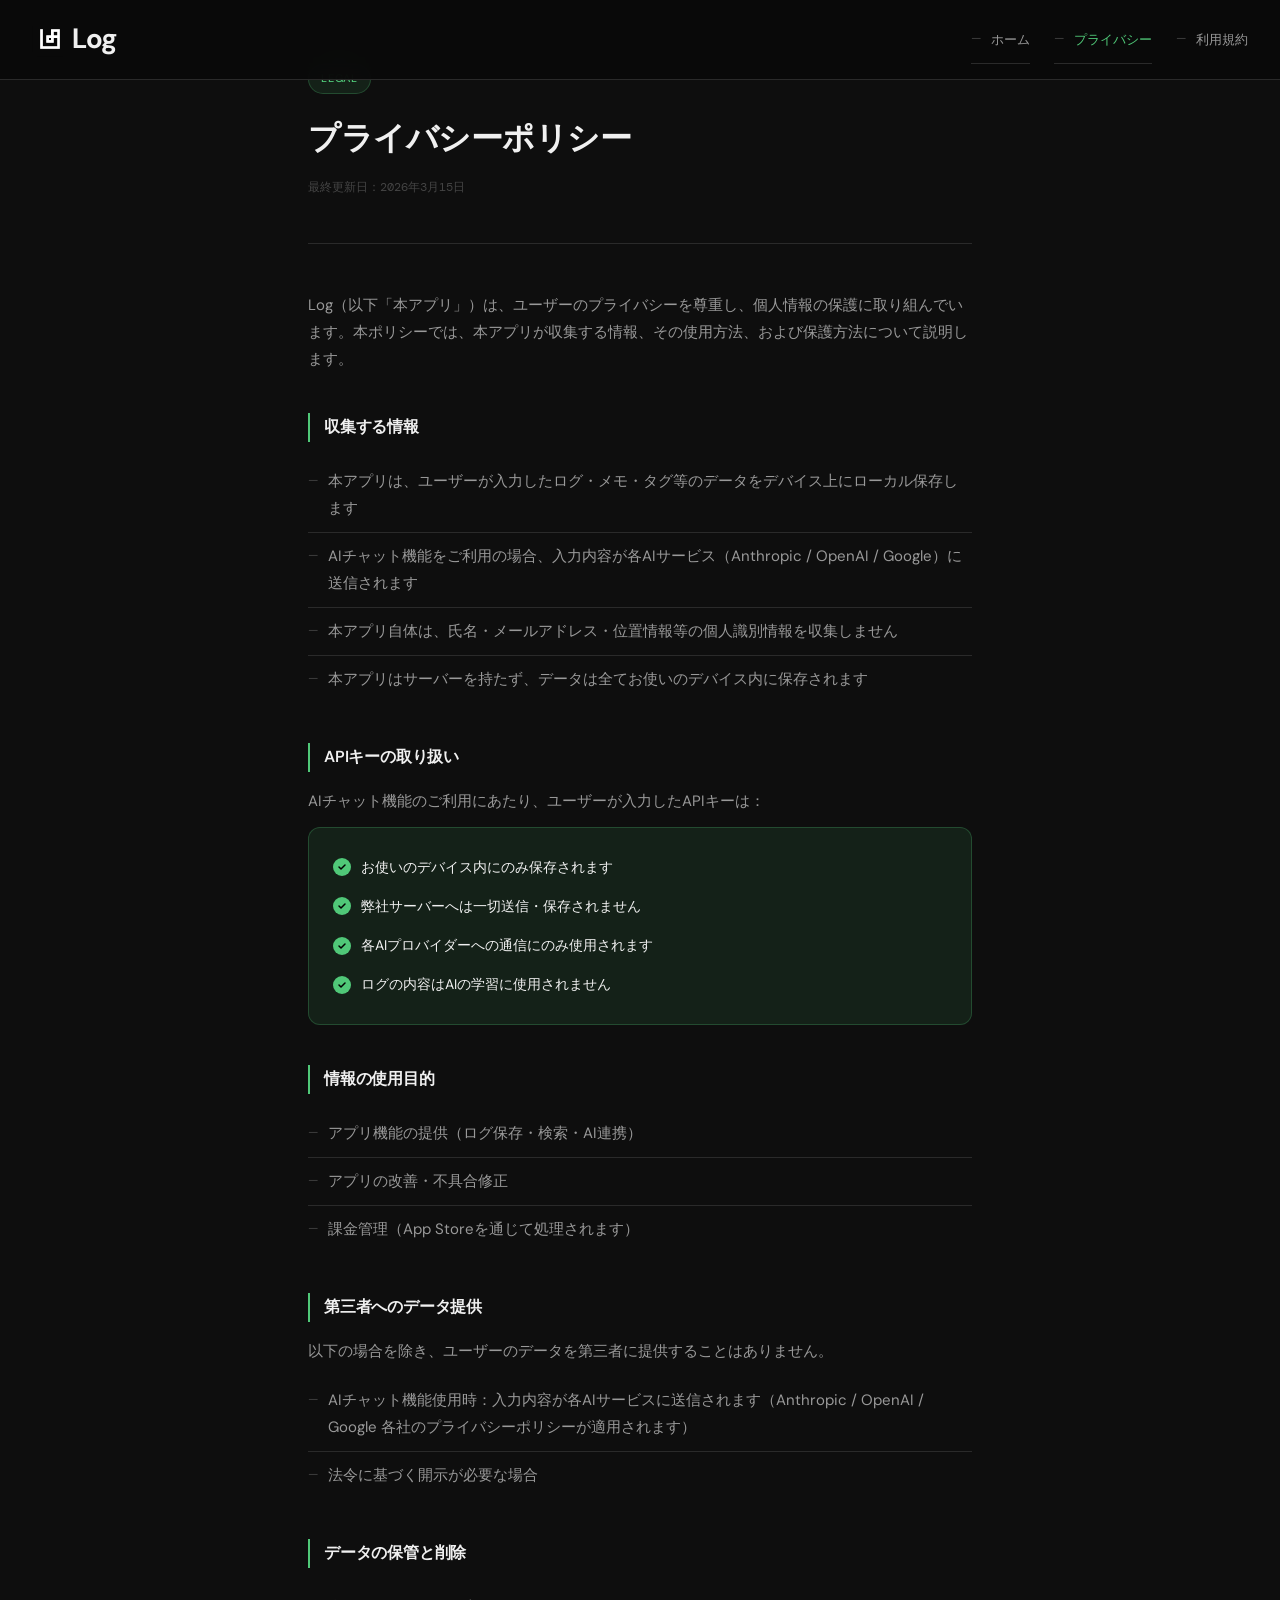
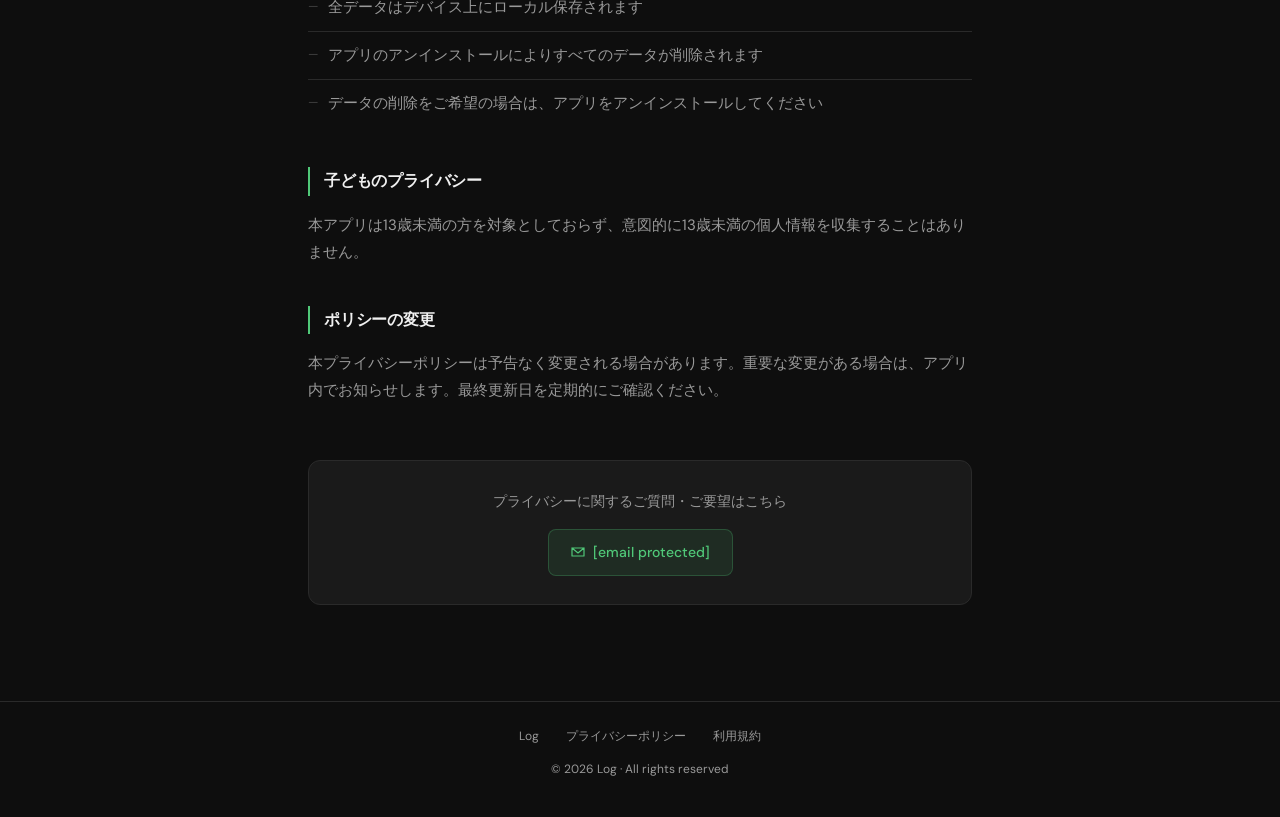
==== privacy-policy.html @ 96deff1d "Update privacy-policy.html" ====
<!DOCTYPE html>
<html lang="ja">
<head>
  <meta charset="UTF-8">
  <meta name="viewport" content="width=device-width, initial-scale=1.0">
  <title>プライバシーポリシー | Log</title>
  <link href="https://fonts.googleapis.com/css2?family=DM+Sans:wght@300;400;500;600&family=DM+Mono:wght@400;500&display=swap" rel="stylesheet">
  <style>
    :root {
      --bg: #0e0e0e;
      --surface: #1a1a1a;
      --border: #2a2a2a;
      --green: #50C878;
      --green-dim: rgba(80,200,120,0.10);
      --green-border: rgba(80,200,120,0.25);
      --text: #f0f0f0;
      --text-secondary: #999;
      --text-tertiary: #444;
    }
    * { margin:0; padding:0; box-sizing:border-box; }
    body { background:var(--bg); color:var(--text); font-family:'DM Sans',sans-serif; font-size:15px; line-height:1.8; }

    nav {
      position: fixed;
      top: 0; left: 0; right: 0;
      z-index: 100;
      padding: 0 32px;
      height: 80px;
      display: flex;
      align-items: center;
      justify-content: space-between;
      background: rgba(10,10,10,0.95);
      border-bottom: 1px solid var(--border);
      backdrop-filter: blur(16px);
    }
    .nav-logo {
      display: flex;
      align-items: center;
      gap: 4px;
      text-decoration: none;
    }
    .nav-logo img { width: 36px; height: 36px; border-radius: 9px; }
    .nav-logo-text {
      font-family: 'DM Sans', sans-serif;
      font-size: 28px;
      font-weight: 700;
      color: var(--text);
      letter-spacing: -0.5px;
    }
    .nav-links { display:flex; gap:24px; list-style:none; }
    .nav-links a { color:var(--text2); text-decoration:none; font-size:13px; transition:color 0.2s; }
    .nav-links a:hover, .nav-links a.active { color:var(--green); }

    main { max-width:720px; margin:0 auto; padding:64px 28px 96px; }

    .page-header { margin-bottom:48px; padding-bottom:32px; border-bottom:1px solid var(--border); }
    .page-label {
      display:inline-flex; align-items:center; gap:6px;
      background:var(--green-dim); border:1px solid var(--green-border);
      border-radius:20px; padding:4px 12px;
      font-size:11px; color:var(--green); font-weight:500;
      letter-spacing:0.8px; text-transform:uppercase; margin-bottom:16px;
    }
    h1 { font-size:32px; font-weight:600; letter-spacing:-0.5px; margin-bottom:10px; }
    .updated { font-size:12px; color:var(--text-tertiary); font-family:'DM Mono',monospace; }

    .section { margin-bottom:40px; }
    h2 {
      font-size:16px; font-weight:600; color:var(--text);
      margin-bottom:16px; padding-left:14px;
      border-left:2px solid var(--green); letter-spacing:-0.2px;
    }
    p { color:var(--text-secondary); margin-bottom:12px; }
    ul { list-style:none; }
    ul li {
      color:var(--text-secondary); padding:10px 0 10px 20px;
      position:relative; border-bottom:1px solid var(--border);
    }
    ul li:last-child { border-bottom:none; }
    ul li::before { content:'—'; position:absolute; left:0; color:var(--text-tertiary); font-size:12px; top:12px; }

    .highlight-box {
      background:var(--green-dim); border:1px solid var(--green-border);
      border-radius:12px; padding:20px 24px; margin-bottom:12px;
    }
    .check-item {
      display:flex; align-items:center; gap:10px;
      padding:7px 0; color:var(--text); font-size:14px;
    }
    .check-icon {
      width:18px; height:18px; background:var(--green); border-radius:50%;
      display:flex; align-items:center; justify-content:center; flex-shrink:0;
    }
    .check-icon svg { width:10px; height:10px; }

    .contact-box {
      background:var(--surface); border:1px solid var(--border);
      border-radius:12px; padding:28px; margin-top:56px; text-align:center;
    }
    .contact-box p { margin-bottom:14px; font-size:14px; }
    .contact-link {
      display:inline-flex; align-items:center; gap:8px;
      background:var(--green-dim); border:1px solid var(--green-border);
      color:var(--green); text-decoration:none;
      padding:10px 22px; border-radius:8px;
      font-size:14px; font-weight:500; transition:background 0.2s;
    }
    .contact-link:hover { background:rgba(80,200,120,0.2); }

    footer {
      border-top:1px solid var(--border); padding:24px; text-align:center;
      color:var(--text-tertiary); font-size:12px;
    }
    footer a { color:var(--text-secondary); text-decoration:none; margin:0 12px; transition:color 0.2s; }
    footer a:hover { color:var(--green); }

    @media(max-width:600px) {
      h1 { font-size:26px; }
      main { padding:40px 20px 72px; }
      .nav-links { display:none; }
    }
  </style>
</head>
<body>

<nav>
  <a href="/" class="nav-logo">
    <img src="assets/logo.png" alt="Log" width="36" height="36">
    <span class="nav-logo-text">Log</span>
  </a>
  <ul class="nav-links">
    <li><a href="https://respecthq.github.io/log/">ホーム</a></li>
    <li><a href="privacy-policy.html" class="active">プライバシー</a></li>
    <li><a href="terms-of-service.html">利用規約</a></li>
  </ul>
</nav>

<main>
  <div class="page-header">
    <div class="page-label">Legal</div>
    <h1>プライバシーポリシー</h1>
    <p class="updated">最終更新日：2026年3月15日</p>
  </div>

  <div class="section">
    <p>Log（以下「本アプリ」）は、ユーザーのプライバシーを尊重し、個人情報の保護に取り組んでいます。本ポリシーでは、本アプリが収集する情報、その使用方法、および保護方法について説明します。</p>
  </div>

  <div class="section">
    <h2>収集する情報</h2>
    <ul>
      <li>本アプリは、ユーザーが入力したログ・メモ・タグ等のデータをデバイス上にローカル保存します</li>
      <li>AIチャット機能をご利用の場合、入力内容が各AIサービス（Anthropic / OpenAI / Google）に送信されます</li>
      <li>本アプリ自体は、氏名・メールアドレス・位置情報等の個人識別情報を収集しません</li>
      <li>本アプリはサーバーを持たず、データは全てお使いのデバイス内に保存されます</li>
    </ul>
  </div>

  <div class="section">
    <h2>APIキーの取り扱い</h2>
    <p>AIチャット機能のご利用にあたり、ユーザーが入力したAPIキーは：</p>
    <div class="highlight-box">
      <div class="check-item">
        <div class="check-icon"><svg viewBox="0 0 10 10" fill="none"><path d="M2 5L4 7L8 3" stroke="#000" stroke-width="1.5" stroke-linecap="round" stroke-linejoin="round"/></svg></div>
        お使いのデバイス内にのみ保存されます
      </div>
      <div class="check-item">
        <div class="check-icon"><svg viewBox="0 0 10 10" fill="none"><path d="M2 5L4 7L8 3" stroke="#000" stroke-width="1.5" stroke-linecap="round" stroke-linejoin="round"/></svg></div>
        弊社サーバーへは一切送信・保存されません
      </div>
      <div class="check-item">
        <div class="check-icon"><svg viewBox="0 0 10 10" fill="none"><path d="M2 5L4 7L8 3" stroke="#000" stroke-width="1.5" stroke-linecap="round" stroke-linejoin="round"/></svg></div>
        各AIプロバイダーへの通信にのみ使用されます
      </div>
      <div class="check-item">
        <div class="check-icon"><svg viewBox="0 0 10 10" fill="none"><path d="M2 5L4 7L8 3" stroke="#000" stroke-width="1.5" stroke-linecap="round" stroke-linejoin="round"/></svg></div>
        ログの内容はAIの学習に使用されません
      </div>
    </div>
  </div>

  <div class="section">
    <h2>情報の使用目的</h2>
    <ul>
      <li>アプリ機能の提供（ログ保存・検索・AI連携）</li>
      <li>アプリの改善・不具合修正</li>
      <li>課金管理（App Storeを通じて処理されます）</li>
    </ul>
  </div>

  <div class="section">
    <h2>第三者へのデータ提供</h2>
    <p>以下の場合を除き、ユーザーのデータを第三者に提供することはありません。</p>
    <ul>
      <li>AIチャット機能使用時：入力内容が各AIサービスに送信されます（Anthropic / OpenAI / Google 各社のプライバシーポリシーが適用されます）</li>
      <li>法令に基づく開示が必要な場合</li>
    </ul>
  </div>

  <div class="section">
    <h2>データの保管と削除</h2>
    <ul>
      <li>全データはデバイス上にローカル保存されます</li>
      <li>アプリのアンインストールによりすべてのデータが削除されます</li>
      <li>データの削除をご希望の場合は、アプリをアンインストールしてください</li>
    </ul>
  </div>

  <div class="section">
    <h2>子どものプライバシー</h2>
    <p>本アプリは13歳未満の方を対象としておらず、意図的に13歳未満の個人情報を収集することはありません。</p>
  </div>

  <div class="section">
    <h2>ポリシーの変更</h2>
    <p>本プライバシーポリシーは予告なく変更される場合があります。重要な変更がある場合は、アプリ内でお知らせします。最終更新日を定期的にご確認ください。</p>
  </div>

  <div class="contact-box">
    <p>プライバシーに関するご質問・ご要望はこちら</p>
    <a href="/cdn-cgi/l/email-protection#4d3f283e3d282e39253c6329283b0d2a202c2421632e2220" class="contact-link">
      <svg width="14" height="14" viewBox="0 0 14 14" fill="none">
        <path d="M1 3L7 8L13 3M1 3H13V11H1V3Z" stroke="currentColor" stroke-width="1.2" stroke-linecap="round" stroke-linejoin="round"/>
      </svg>
      <span class="__cf_email__" data-cfemail="e4968197948187908c95ca808192a48389858d88ca878b89">[email&#160;protected]</span>
    </a>
  </div>
</main>

<footer>
  <p>
    <a href="https://respecthq.github.io/log/">Log</a>
    <a href="privacy-policy.html">プライバシーポリシー</a>
    <a href="terms-of-service.html">利用規約</a>
  </p>
  <p style="margin-top:8px">© 2026 Log · All rights reserved</p>
</footer>

</body>
</html>
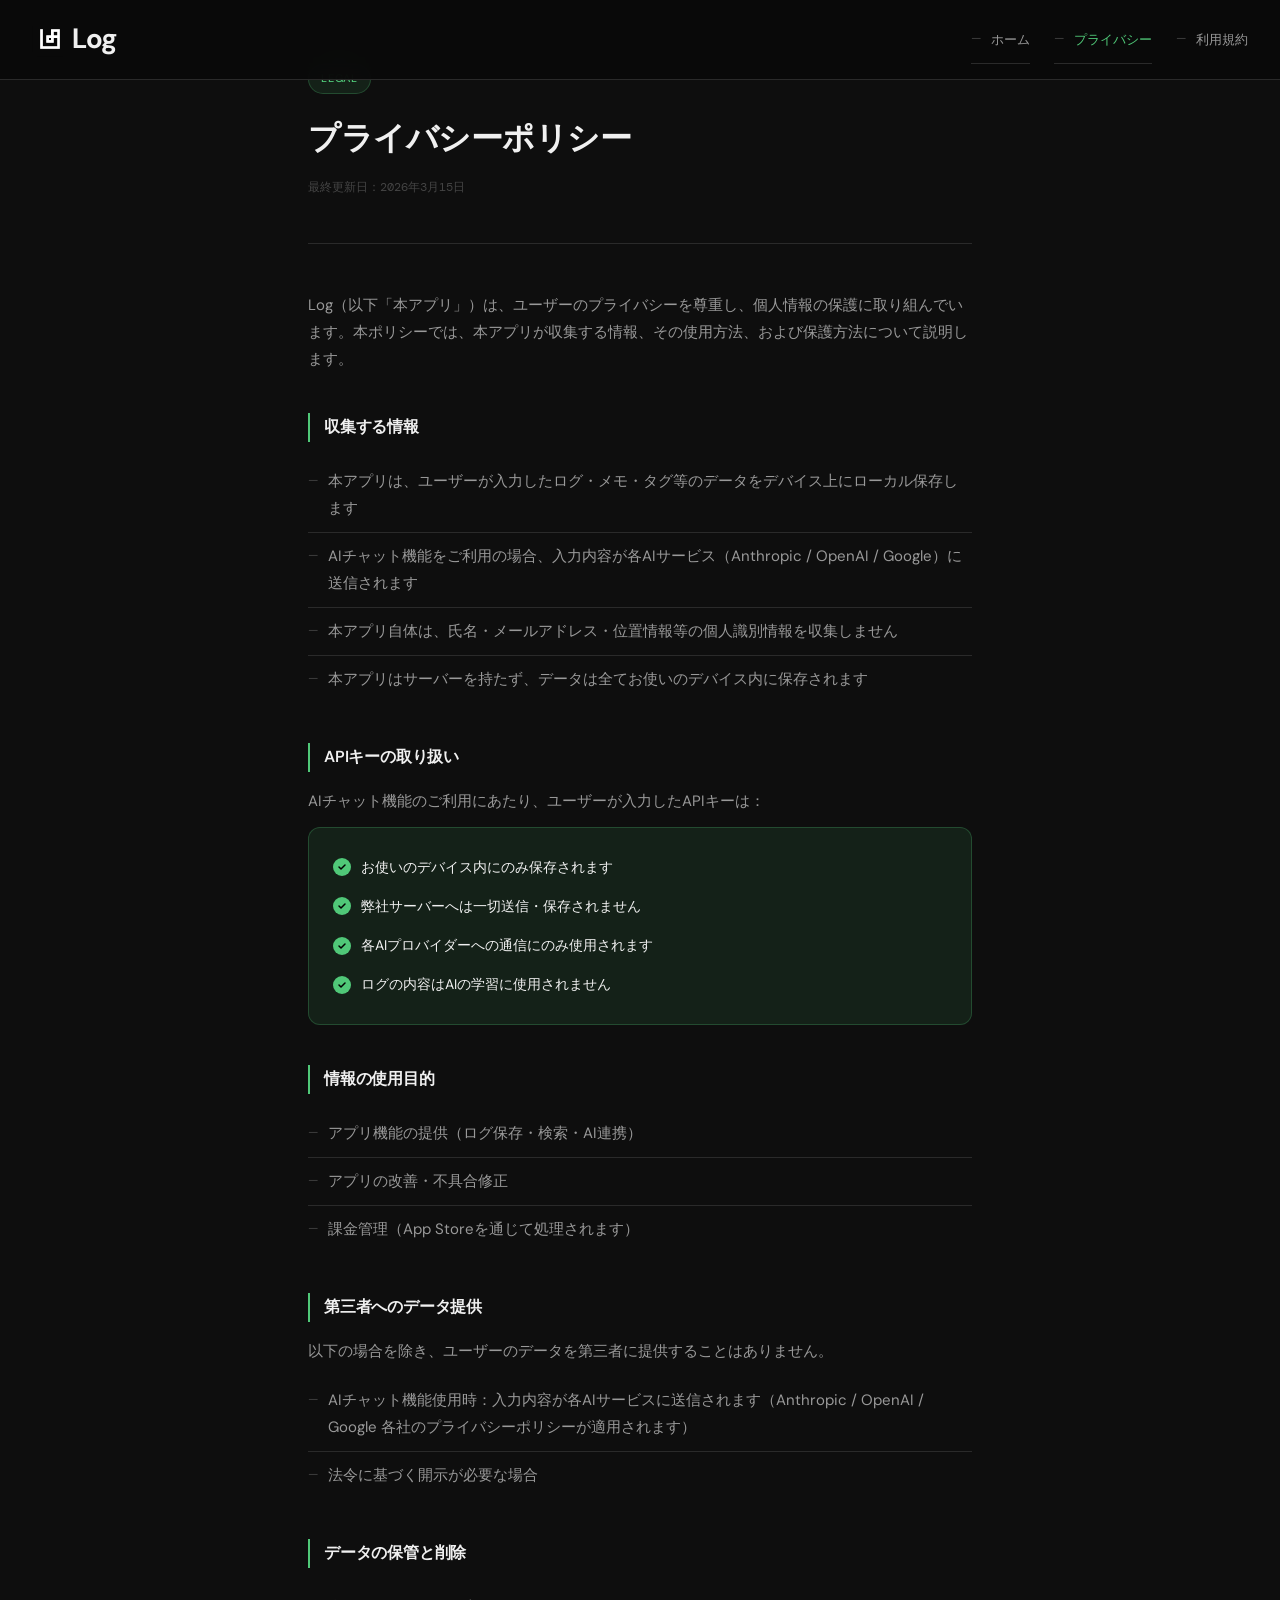
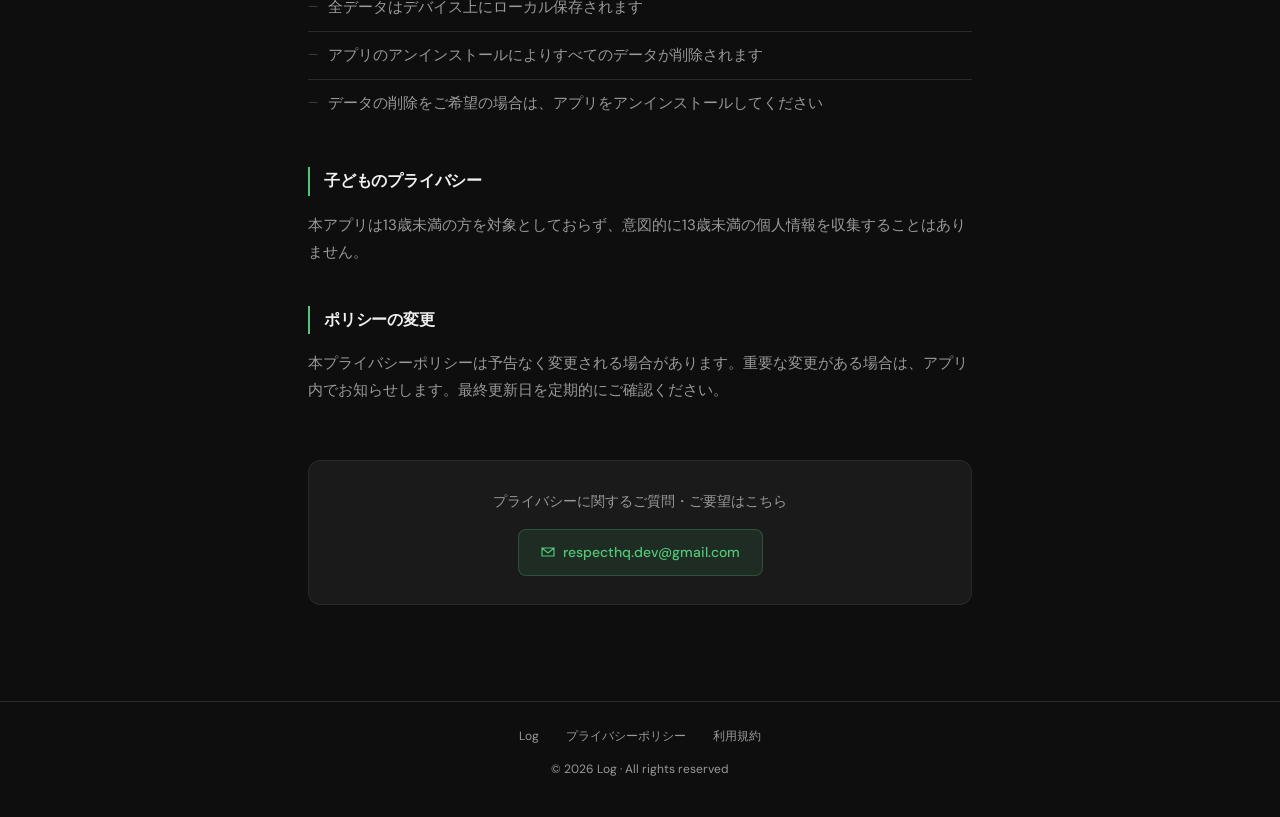
==== commit 33937d31: "Update privacy-policy.html" ====
--- a/privacy-policy.html
+++ b/privacy-policy.html
@@ -217,14 +217,14 @@
   </div>
 
   <div class="contact-box">
-    <p>プライバシーに関するご質問・ご要望はこちら</p>
-    <a href="/cdn-cgi/l/email-protection#4d3f283e3d282e39253c6329283b0d2a202c2421632e2220" class="contact-link">
-      <svg width="14" height="14" viewBox="0 0 14 14" fill="none">
-        <path d="M1 3L7 8L13 3M1 3H13V11H1V3Z" stroke="currentColor" stroke-width="1.2" stroke-linecap="round" stroke-linejoin="round"/>
-      </svg>
-      <span class="__cf_email__" data-cfemail="e4968197948187908c95ca808192a48389858d88ca878b89">[email&#160;protected]</span>
-    </a>
-  </div>
+  <p>プライバシーに関するご質問・ご要望はこちら</p>
+  <a href="mailto:respecthq.dev@gmail.com" class="contact-link">
+    <svg width="14" height="14" viewBox="0 0 14 14" fill="none">
+      <path d="M1 3L7 8L13 3M1 3H13V11H1V3Z" stroke="currentColor" stroke-width="1.2" stroke-linecap="round" stroke-linejoin="round"/>
+    </svg>
+    respecthq.dev@gmail.com
+  </a>
+</div>
 </main>
 
 <footer>
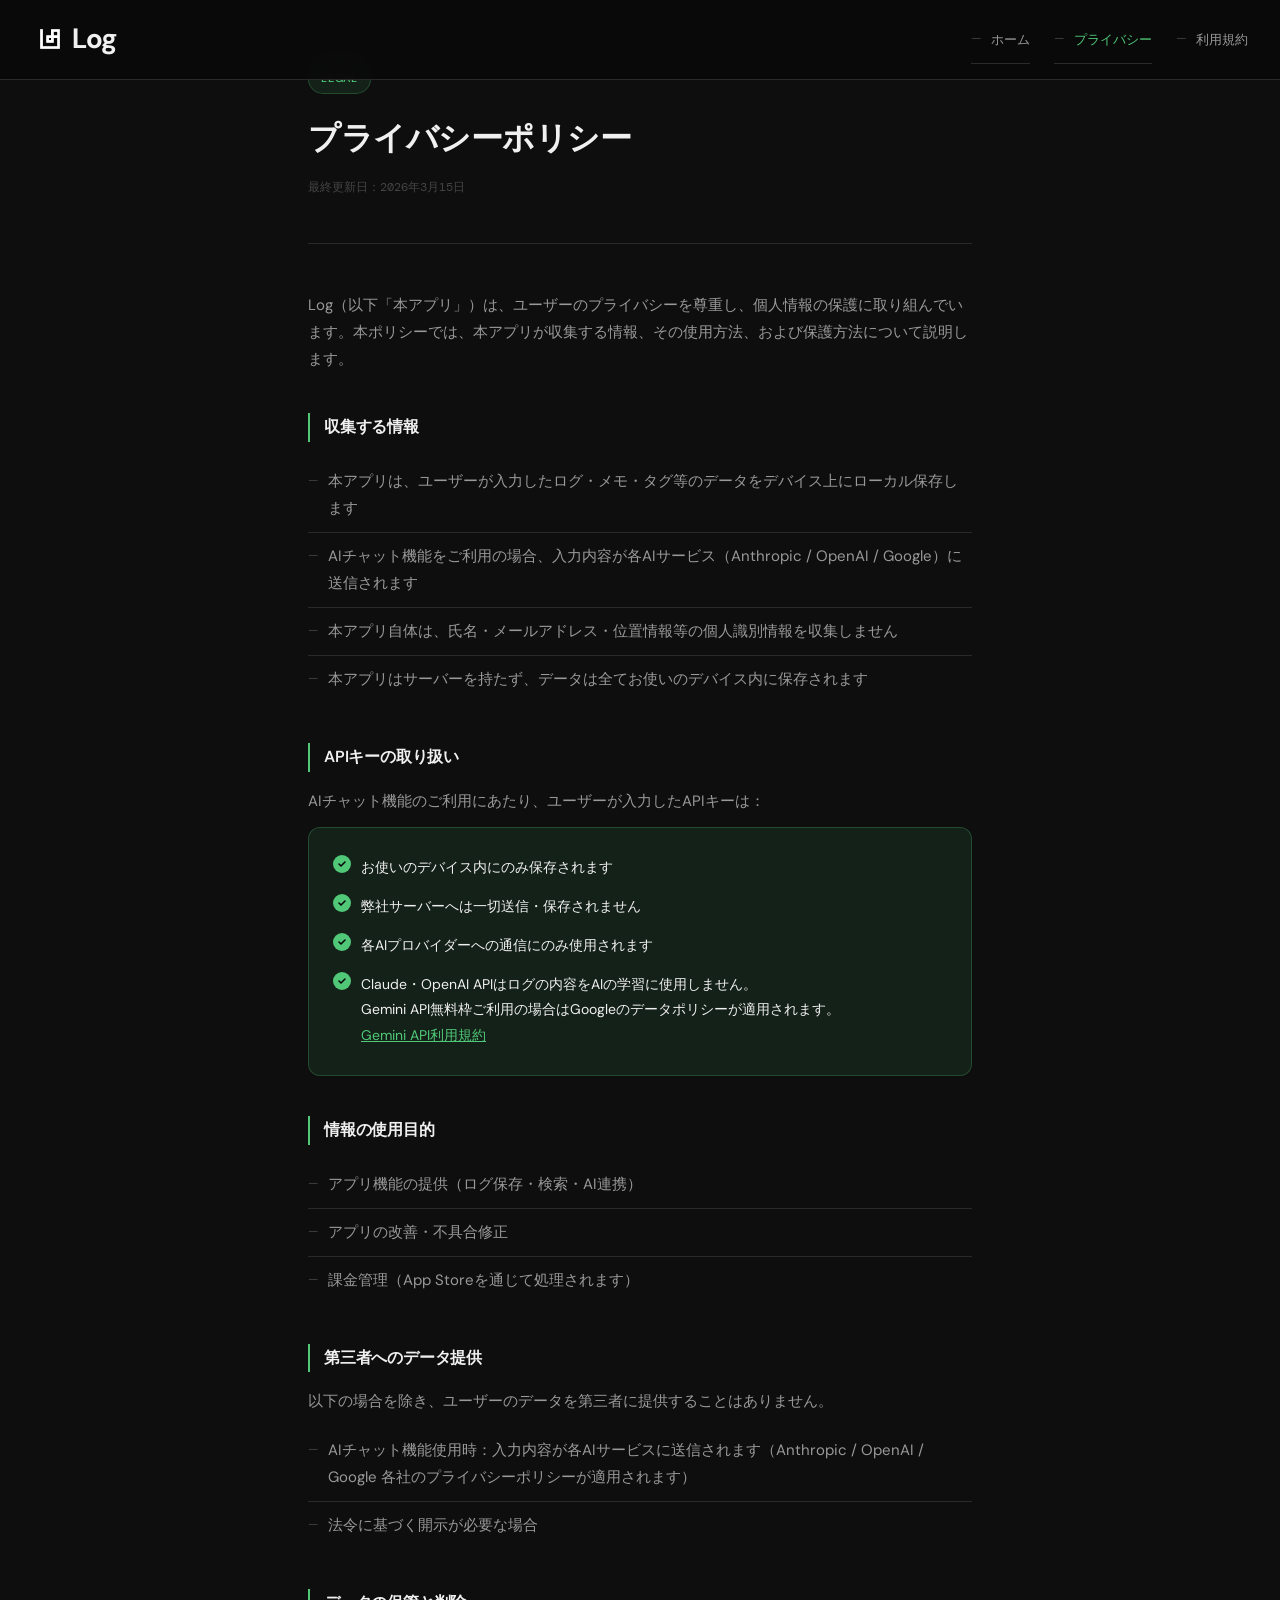
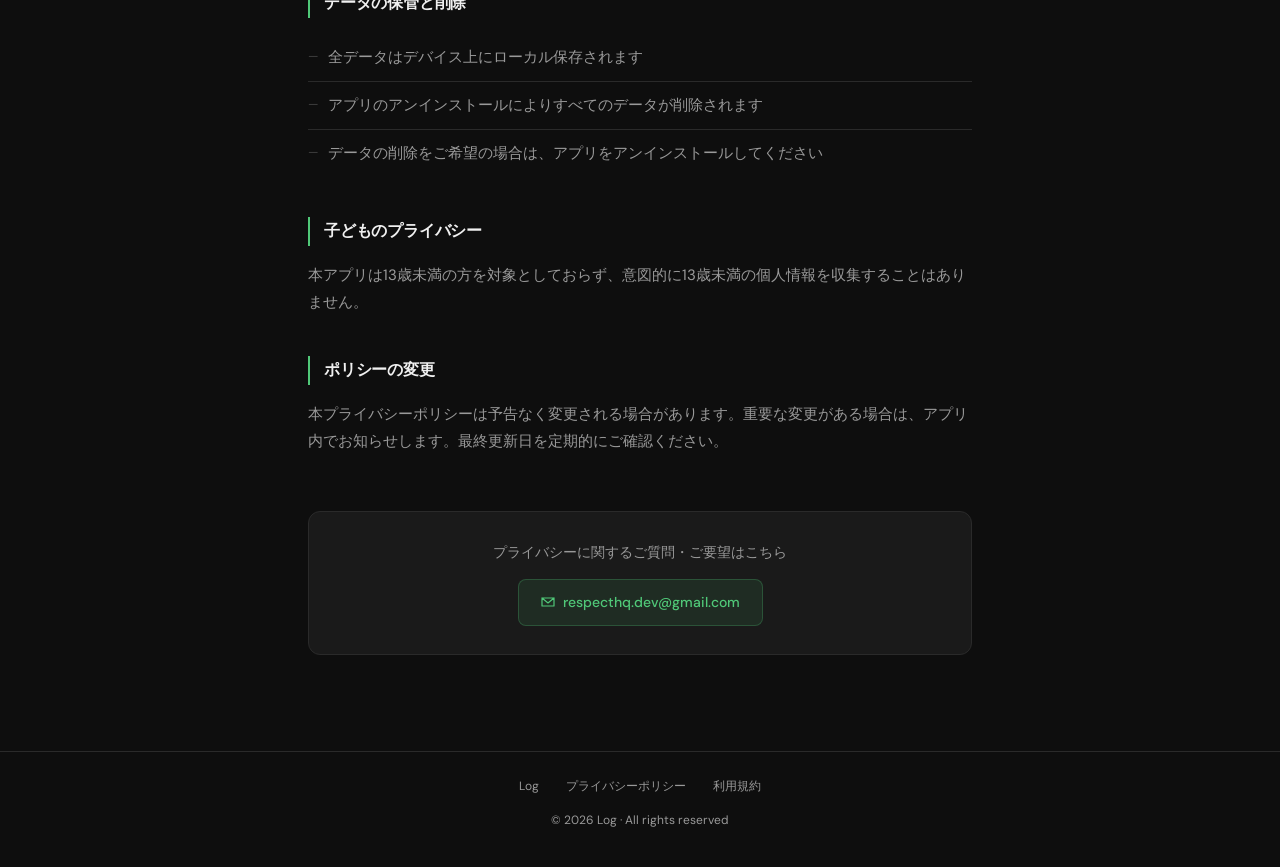
==== commit 9ad9a0f3: "Update privacy-policy.html" ====
--- a/privacy-policy.html
+++ b/privacy-policy.html
@@ -4,7 +4,7 @@
   <meta charset="UTF-8">
   <meta name="viewport" content="width=device-width, initial-scale=1.0">
   <title>プライバシーポリシー | Log</title>
-  <link href="https://fonts.googleapis.com/css2?family=DM+Sans:wght@300;400;500;600&family=DM+Mono:wght@400;500&display=swap" rel="stylesheet">
+  <link href="https://fonts.googleapis.com/css2?family=DM+Sans:wght@400;500;600;700&family=DM+Mono:wght@400;500&display=swap" rel="stylesheet">
   <style>
     :root {
       --bg: #0e0e0e;
@@ -84,7 +84,7 @@
       border-radius:12px; padding:20px 24px; margin-bottom:12px;
     }
     .check-item {
-      display:flex; align-items:center; gap:10px;
+      display:flex; align-items:flex-start; gap:10px;
       padding:7px 0; color:var(--text); font-size:14px;
     }
     .check-icon {
@@ -174,7 +174,7 @@
       </div>
       <div class="check-item">
         <div class="check-icon"><svg viewBox="0 0 10 10" fill="none"><path d="M2 5L4 7L8 3" stroke="#000" stroke-width="1.5" stroke-linecap="round" stroke-linejoin="round"/></svg></div>
-        ログの内容はAIの学習に使用されません
+        <span>Claude・OpenAI APIはログの内容をAIの学習に使用しません。<br>Gemini API無料枠ご利用の場合はGoogleのデータポリシーが適用されます。<br><a href="https://ai.google.dev/gemini-api/terms" target="_blank" style="color:var(--green)">Gemini API利用規約</a></span>
       </div>
     </div>
   </div>
@@ -217,14 +217,14 @@
   </div>
 
   <div class="contact-box">
-  <p>プライバシーに関するご質問・ご要望はこちら</p>
-  <a href="mailto:respecthq.dev@gmail.com" class="contact-link">
-    <svg width="14" height="14" viewBox="0 0 14 14" fill="none">
-      <path d="M1 3L7 8L13 3M1 3H13V11H1V3Z" stroke="currentColor" stroke-width="1.2" stroke-linecap="round" stroke-linejoin="round"/>
-    </svg>
-    respecthq.dev@gmail.com
-  </a>
-</div>
+    <p>プライバシーに関するご質問・ご要望はこちら</p>
+    <a href="mailto:respecthq.dev@gmail.com" class="contact-link">
+      <svg width="14" height="14" viewBox="0 0 14 14" fill="none">
+        <path d="M1 3L7 8L13 3M1 3H13V11H1V3Z" stroke="currentColor" stroke-width="1.2" stroke-linecap="round" stroke-linejoin="round"/>
+      </svg>
+      respecthq.dev@gmail.com
+    </a>
+  </div>
 </main>
 
 <footer>
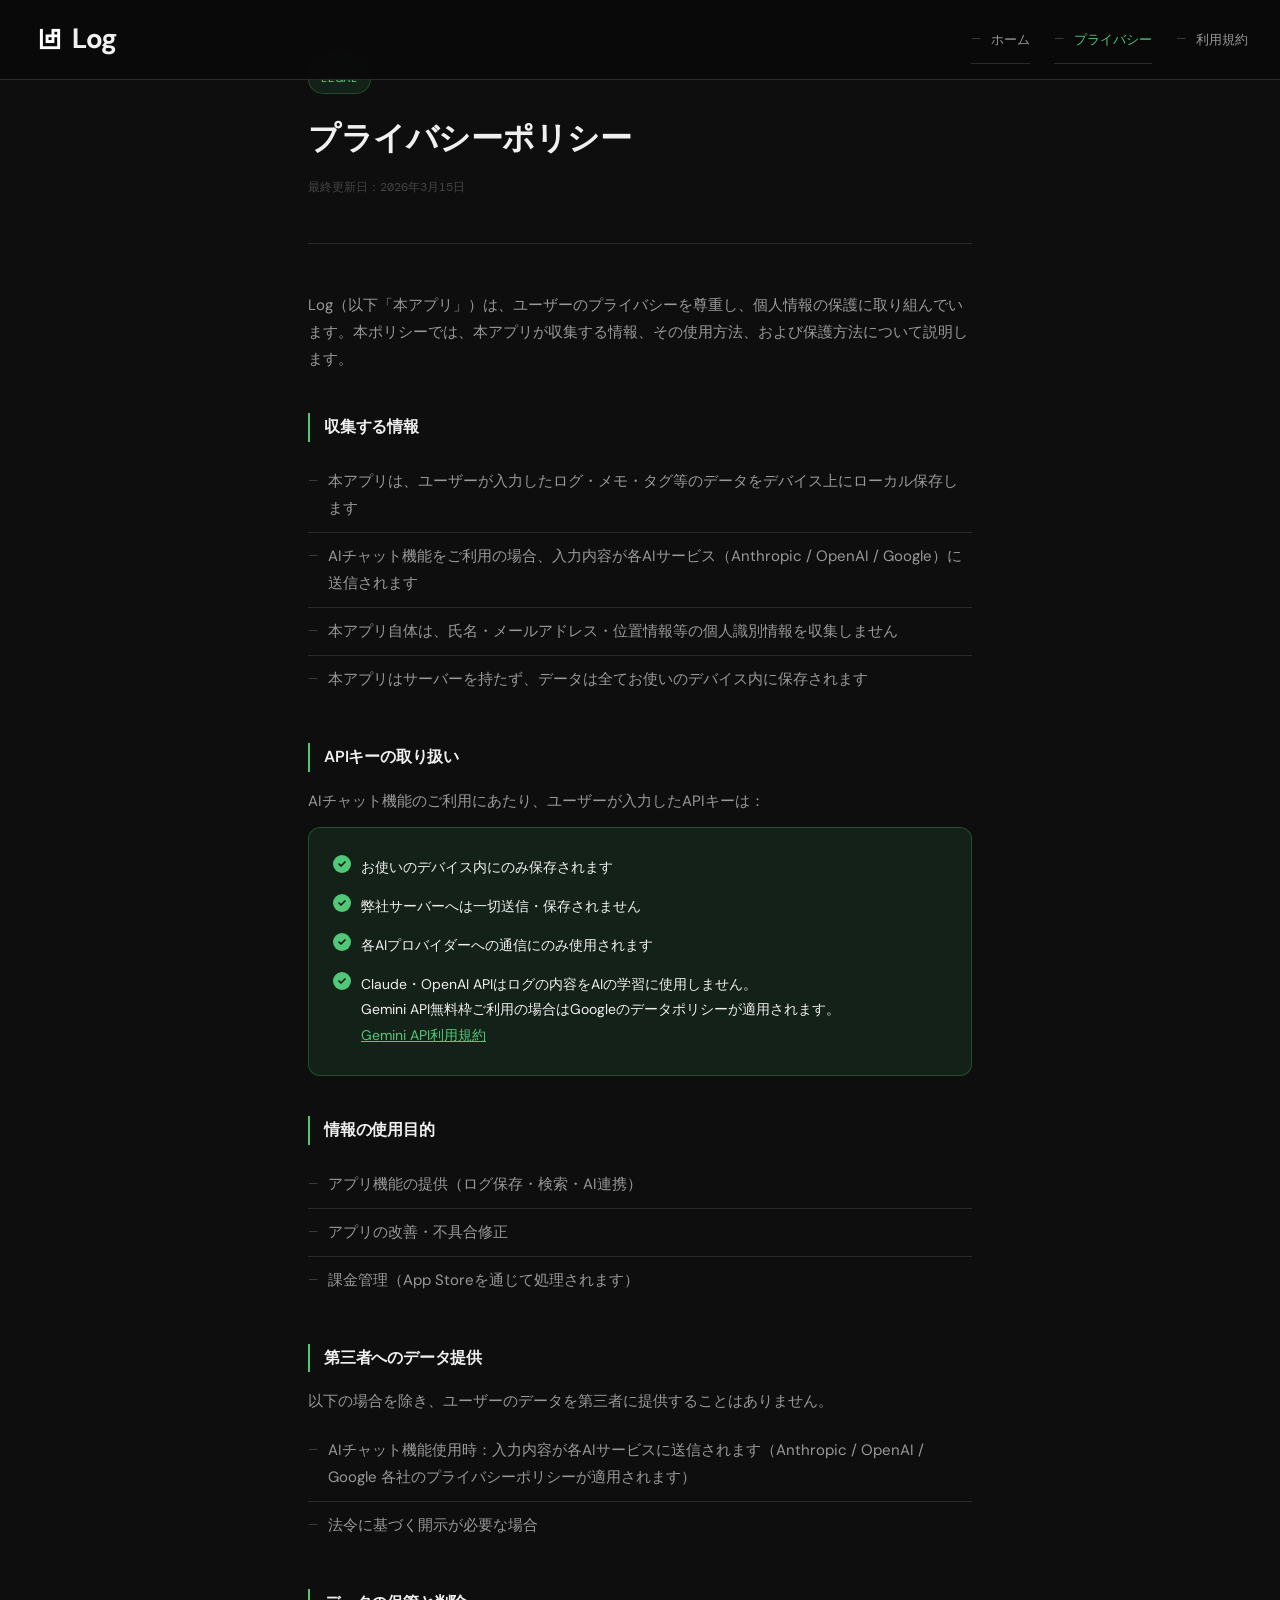
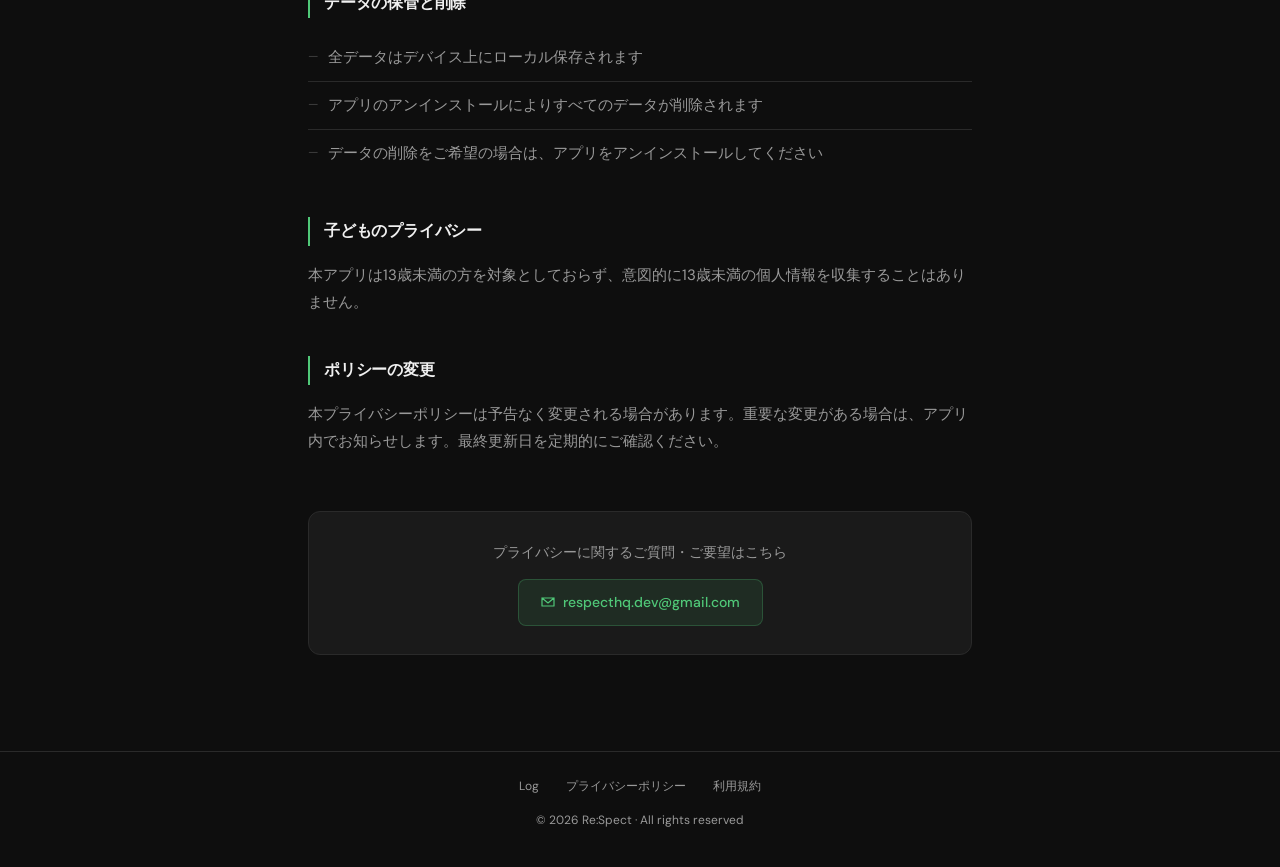
==== commit 7d363aea: "LAYERS動画をPCで大型化（右端ブリード）・法務ページの著作権表記をRe:Spectに統一 Co-Authored-By: Claude Fable 5 <noreply@anthropic.co" ====
--- a/privacy-policy.html
+++ b/privacy-policy.html
@@ -233,7 +233,7 @@
     <a href="privacy-policy.html">プライバシーポリシー</a>
     <a href="terms-of-service.html">利用規約</a>
   </p>
-  <p style="margin-top:8px">© 2026 Log · All rights reserved</p>
+  <p style="margin-top:8px">© 2026 Re:Spect · All rights reserved</p>
 </footer>
 
 </body>
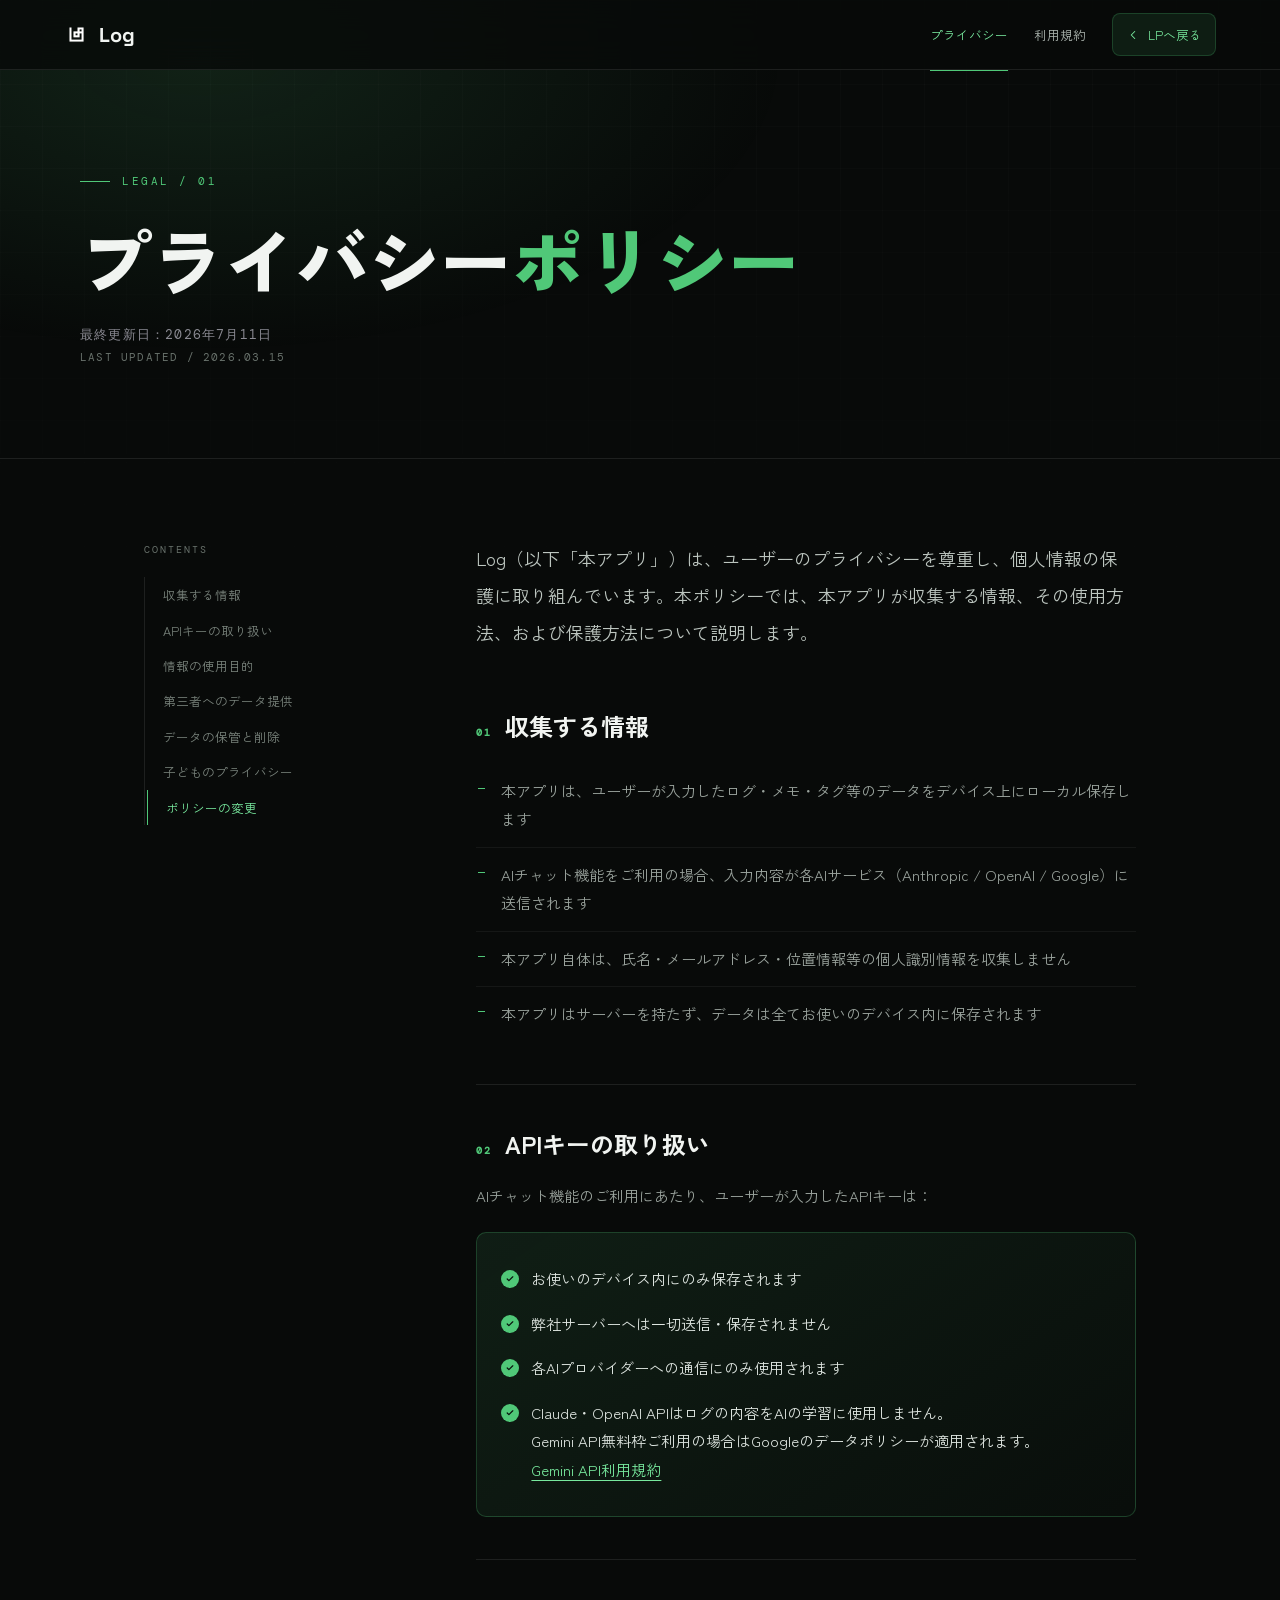
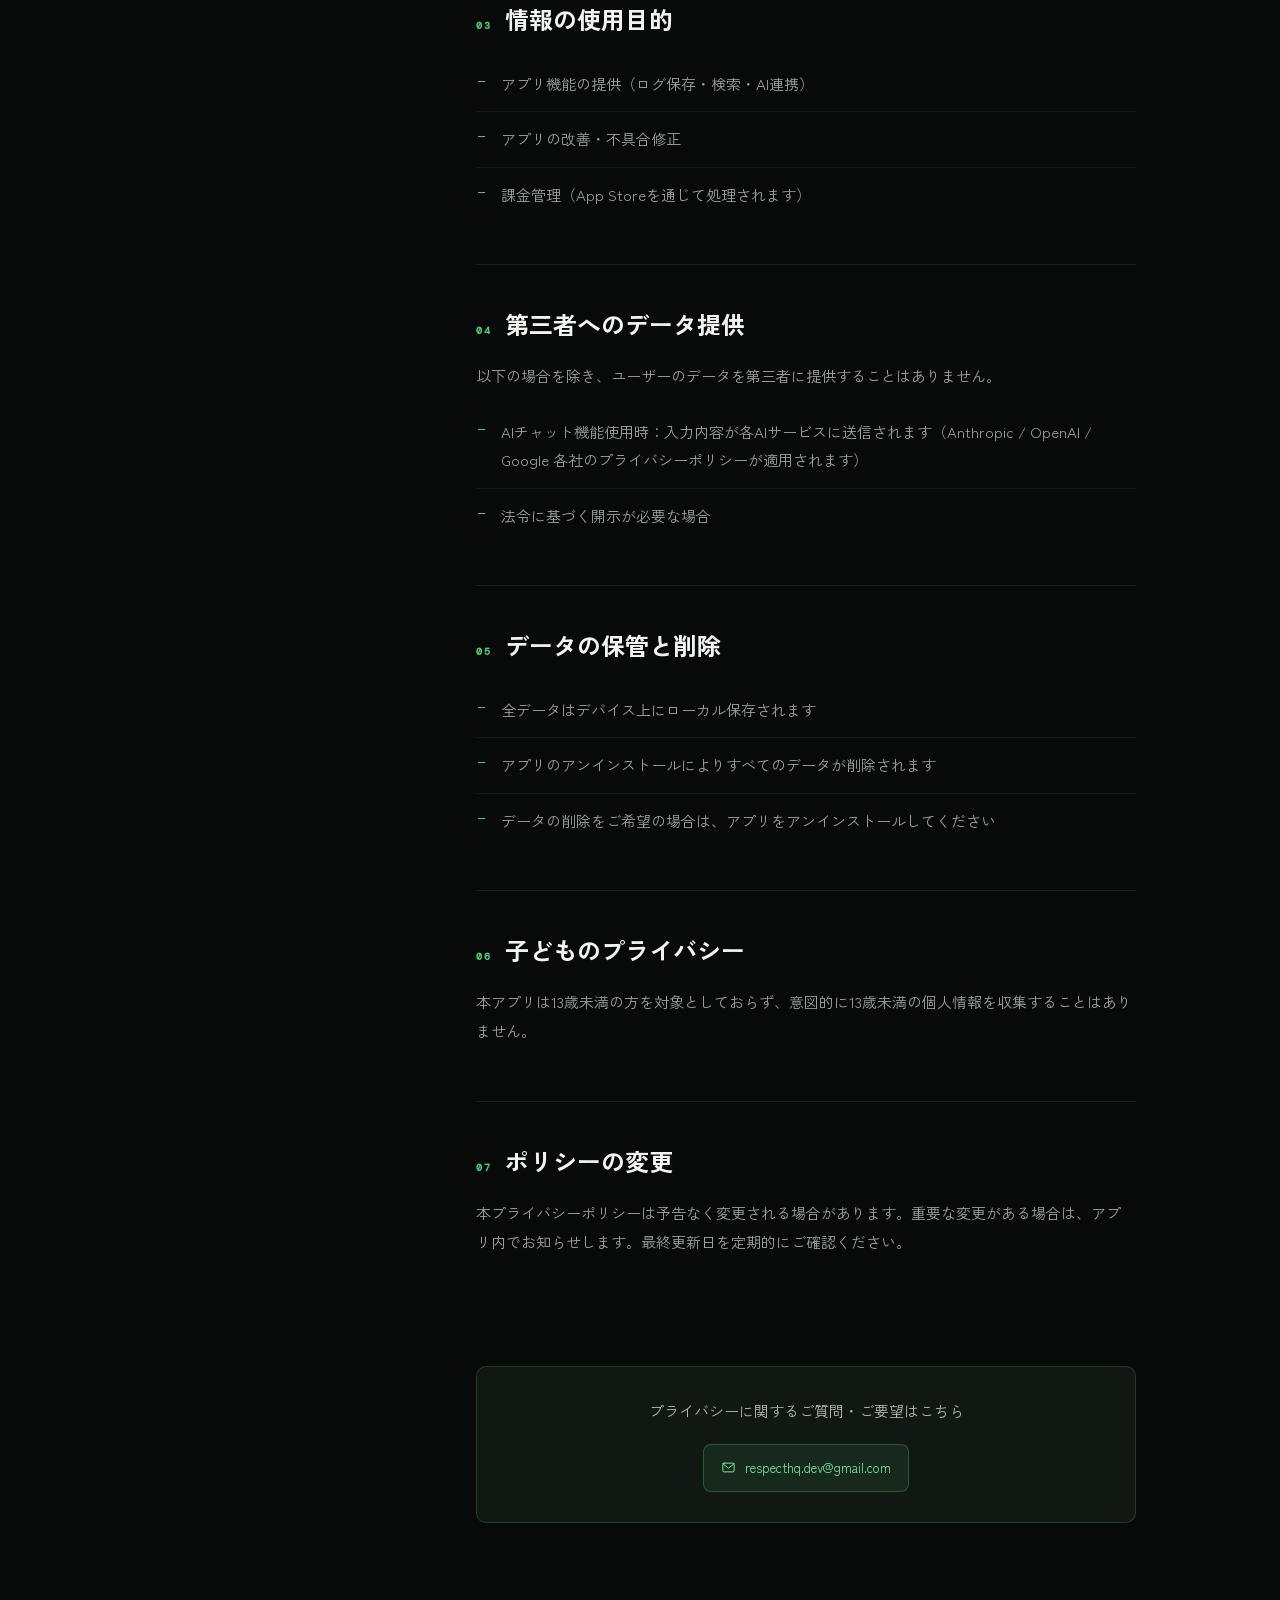
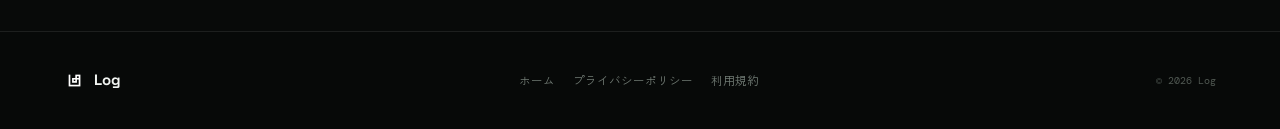
==== commit ac3ab3d4: "法務ページを7月11日改定版に差し替え（3月版が誤って公開されていた） - privacy-policy / terms-of-service を7/11全面改定版に更新（差分300行超） - 依存の" ====
--- a/privacy-policy.html
+++ b/privacy-policy.html
@@ -2,239 +2,125 @@
 <html lang="ja">
 <head>
   <meta charset="UTF-8">
-  <meta name="viewport" content="width=device-width, initial-scale=1.0">
+  <meta name="viewport" content="width=device-width,initial-scale=1">
   <title>プライバシーポリシー | Log</title>
-  <link href="https://fonts.googleapis.com/css2?family=DM+Sans:wght@400;500;600;700&family=DM+Mono:wght@400;500&display=swap" rel="stylesheet">
-  <style>
-    :root {
-      --bg: #0e0e0e;
-      --surface: #1a1a1a;
-      --border: #2a2a2a;
-      --green: #50C878;
-      --green-dim: rgba(80,200,120,0.10);
-      --green-border: rgba(80,200,120,0.25);
-      --text: #f0f0f0;
-      --text-secondary: #999;
-      --text-tertiary: #444;
-    }
-    * { margin:0; padding:0; box-sizing:border-box; }
-    body { background:var(--bg); color:var(--text); font-family:'DM Sans',sans-serif; font-size:15px; line-height:1.8; }
-
-    nav {
-      position: fixed;
-      top: 0; left: 0; right: 0;
-      z-index: 100;
-      padding: 0 32px;
-      height: 80px;
-      display: flex;
-      align-items: center;
-      justify-content: space-between;
-      background: rgba(10,10,10,0.95);
-      border-bottom: 1px solid var(--border);
-      backdrop-filter: blur(16px);
-    }
-    .nav-logo {
-      display: flex;
-      align-items: center;
-      gap: 4px;
-      text-decoration: none;
-    }
-    .nav-logo img { width: 36px; height: 36px; border-radius: 9px; }
-    .nav-logo-text {
-      font-family: 'DM Sans', sans-serif;
-      font-size: 28px;
-      font-weight: 700;
-      color: var(--text);
-      letter-spacing: -0.5px;
-    }
-    .nav-links { display:flex; gap:24px; list-style:none; }
-    .nav-links a { color:var(--text2); text-decoration:none; font-size:13px; transition:color 0.2s; }
-    .nav-links a:hover, .nav-links a.active { color:var(--green); }
-
-    main { max-width:720px; margin:0 auto; padding:64px 28px 96px; }
-
-    .page-header { margin-bottom:48px; padding-bottom:32px; border-bottom:1px solid var(--border); }
-    .page-label {
-      display:inline-flex; align-items:center; gap:6px;
-      background:var(--green-dim); border:1px solid var(--green-border);
-      border-radius:20px; padding:4px 12px;
-      font-size:11px; color:var(--green); font-weight:500;
-      letter-spacing:0.8px; text-transform:uppercase; margin-bottom:16px;
-    }
-    h1 { font-size:32px; font-weight:600; letter-spacing:-0.5px; margin-bottom:10px; }
-    .updated { font-size:12px; color:var(--text-tertiary); font-family:'DM Mono',monospace; }
-
-    .section { margin-bottom:40px; }
-    h2 {
-      font-size:16px; font-weight:600; color:var(--text);
-      margin-bottom:16px; padding-left:14px;
-      border-left:2px solid var(--green); letter-spacing:-0.2px;
-    }
-    p { color:var(--text-secondary); margin-bottom:12px; }
-    ul { list-style:none; }
-    ul li {
-      color:var(--text-secondary); padding:10px 0 10px 20px;
-      position:relative; border-bottom:1px solid var(--border);
-    }
-    ul li:last-child { border-bottom:none; }
-    ul li::before { content:'—'; position:absolute; left:0; color:var(--text-tertiary); font-size:12px; top:12px; }
-
-    .highlight-box {
-      background:var(--green-dim); border:1px solid var(--green-border);
-      border-radius:12px; padding:20px 24px; margin-bottom:12px;
-    }
-    .check-item {
-      display:flex; align-items:flex-start; gap:10px;
-      padding:7px 0; color:var(--text); font-size:14px;
-    }
-    .check-icon {
-      width:18px; height:18px; background:var(--green); border-radius:50%;
-      display:flex; align-items:center; justify-content:center; flex-shrink:0;
-    }
-    .check-icon svg { width:10px; height:10px; }
-
-    .contact-box {
-      background:var(--surface); border:1px solid var(--border);
-      border-radius:12px; padding:28px; margin-top:56px; text-align:center;
-    }
-    .contact-box p { margin-bottom:14px; font-size:14px; }
-    .contact-link {
-      display:inline-flex; align-items:center; gap:8px;
-      background:var(--green-dim); border:1px solid var(--green-border);
-      color:var(--green); text-decoration:none;
-      padding:10px 22px; border-radius:8px;
-      font-size:14px; font-weight:500; transition:background 0.2s;
-    }
-    .contact-link:hover { background:rgba(80,200,120,0.2); }
-
-    footer {
-      border-top:1px solid var(--border); padding:24px; text-align:center;
-      color:var(--text-tertiary); font-size:12px;
-    }
-    footer a { color:var(--text-secondary); text-decoration:none; margin:0 12px; transition:color 0.2s; }
-    footer a:hover { color:var(--green); }
-
-    @media(max-width:600px) {
-      h1 { font-size:26px; }
-      main { padding:40px 20px 72px; }
-      .nav-links { display:none; }
-    }
-  </style>
+  <meta name="description" content="思考ログアプリLogのプライバシーポリシーです。">
+  <meta name="theme-color" content="#080a09">
+  <link rel="icon" href="assets/logo.png">
+  <link rel="preconnect" href="https://fonts.googleapis.com">
+  <link rel="preconnect" href="https://fonts.gstatic.com" crossorigin>
+  <link href="https://fonts.googleapis.com/css2?family=Zen+Kaku+Gothic+New:wght@400;500;700;900&family=DM+Mono:wght@400;500&family=Space+Grotesk:wght@500;600;700&display=swap" rel="stylesheet">
+  <link rel="stylesheet" href="legal.css">
 </head>
 <body>
+  <div class="legal-progress" aria-hidden="true"></div>
+  <header class="legal-nav">
+    <a class="legal-logo" href="index.html"><img src="assets/logo.png" alt=""><span>Log</span></a>
+    <nav class="legal-nav-links" aria-label="法務ページ">
+      <a href="privacy-policy.html" aria-current="page">プライバシー</a>
+      <a href="terms-of-service.html">利用規約</a>
+      <a class="legal-home" href="index.html"><svg viewBox="0 0 24 24" aria-hidden="true"><path d="m15 18-6-6 6-6"></path></svg>LPへ戻る</a>
+    </nav>
+  </header>
 
-<nav>
-  <a href="/" class="nav-logo">
-    <img src="assets/logo.png" alt="Log" width="36" height="36">
-    <span class="nav-logo-text">Log</span>
-  </a>
-  <ul class="nav-links">
-    <li><a href="https://respecthq.github.io/log/">ホーム</a></li>
-    <li><a href="privacy-policy.html" class="active">プライバシー</a></li>
-    <li><a href="terms-of-service.html">利用規約</a></li>
-  </ul>
-</nav>
+  <main>
+    <section class="legal-hero">
+      <div class="legal-hero-inner legal-reveal">
+        <div class="legal-kicker">LEGAL / 01</div>
+        <h1>プライバシー<span>ポリシー</span></h1>
+        <p class="legal-updated" style="color:#8a8a92;font-size:13px;margin-top:10px">最終更新日：2026年7月11日</p>
+        <p class="legal-updated">LAST UPDATED / 2026.03.15</p>
+      </div>
+    </section>
 
-<main>
-  <div class="page-header">
-    <div class="page-label">Legal</div>
-    <h1>プライバシーポリシー</h1>
-    <p class="updated">最終更新日：2026年3月15日</p>
-  </div>
+    <div class="legal-shell">
+      <aside class="legal-toc legal-reveal" aria-label="ページ内目次">
+        <div class="legal-toc-label">CONTENTS</div>
+        <nav>
+          <a href="#collection">収集する情報</a>
+          <a href="#api-key">APIキーの取り扱い</a>
+          <a href="#purpose">情報の使用目的</a>
+          <a href="#third-party">第三者へのデータ提供</a>
+          <a href="#storage">データの保管と削除</a>
+          <a href="#children">子どものプライバシー</a>
+          <a href="#changes">ポリシーの変更</a>
+        </nav>
+      </aside>
 
-  <div class="section">
-    <p>Log（以下「本アプリ」）は、ユーザーのプライバシーを尊重し、個人情報の保護に取り組んでいます。本ポリシーでは、本アプリが収集する情報、その使用方法、および保護方法について説明します。</p>
-  </div>
+      <article class="legal-article">
+        <p class="legal-lead legal-reveal">Log（以下「本アプリ」）は、ユーザーのプライバシーを尊重し、個人情報の保護に取り組んでいます。本ポリシーでは、本アプリが収集する情報、その使用方法、および保護方法について説明します。</p>
 
-  <div class="section">
-    <h2>収集する情報</h2>
-    <ul>
-      <li>本アプリは、ユーザーが入力したログ・メモ・タグ等のデータをデバイス上にローカル保存します</li>
-      <li>AIチャット機能をご利用の場合、入力内容が各AIサービス（Anthropic / OpenAI / Google）に送信されます</li>
-      <li>本アプリ自体は、氏名・メールアドレス・位置情報等の個人識別情報を収集しません</li>
-      <li>本アプリはサーバーを持たず、データは全てお使いのデバイス内に保存されます</li>
-    </ul>
-  </div>
+        <section id="collection" class="legal-section legal-reveal">
+          <h2><span>01</span>収集する情報</h2>
+          <ul class="legal-list">
+            <li>本アプリは、ユーザーが入力したログ・メモ・タグ等のデータをデバイス上にローカル保存します</li>
+            <li>AIチャット機能をご利用の場合、入力内容が各AIサービス（Anthropic / OpenAI / Google）に送信されます</li>
+            <li>本アプリ自体は、氏名・メールアドレス・位置情報等の個人識別情報を収集しません</li>
+            <li>本アプリはサーバーを持たず、データは全てお使いのデバイス内に保存されます</li>
+          </ul>
+        </section>
 
-  <div class="section">
-    <h2>APIキーの取り扱い</h2>
-    <p>AIチャット機能のご利用にあたり、ユーザーが入力したAPIキーは：</p>
-    <div class="highlight-box">
-      <div class="check-item">
-        <div class="check-icon"><svg viewBox="0 0 10 10" fill="none"><path d="M2 5L4 7L8 3" stroke="#000" stroke-width="1.5" stroke-linecap="round" stroke-linejoin="round"/></svg></div>
-        お使いのデバイス内にのみ保存されます
-      </div>
-      <div class="check-item">
-        <div class="check-icon"><svg viewBox="0 0 10 10" fill="none"><path d="M2 5L4 7L8 3" stroke="#000" stroke-width="1.5" stroke-linecap="round" stroke-linejoin="round"/></svg></div>
-        弊社サーバーへは一切送信・保存されません
-      </div>
-      <div class="check-item">
-        <div class="check-icon"><svg viewBox="0 0 10 10" fill="none"><path d="M2 5L4 7L8 3" stroke="#000" stroke-width="1.5" stroke-linecap="round" stroke-linejoin="round"/></svg></div>
-        各AIプロバイダーへの通信にのみ使用されます
-      </div>
-      <div class="check-item">
-        <div class="check-icon"><svg viewBox="0 0 10 10" fill="none"><path d="M2 5L4 7L8 3" stroke="#000" stroke-width="1.5" stroke-linecap="round" stroke-linejoin="round"/></svg></div>
-        <span>Claude・OpenAI APIはログの内容をAIの学習に使用しません。<br>Gemini API無料枠ご利用の場合はGoogleのデータポリシーが適用されます。<br><a href="https://ai.google.dev/gemini-api/terms" target="_blank" style="color:var(--green)">Gemini API利用規約</a></span>
-      </div>
+        <section id="api-key" class="legal-section legal-reveal">
+          <h2><span>02</span>APIキーの取り扱い</h2>
+          <p>AIチャット機能のご利用にあたり、ユーザーが入力したAPIキーは：</p>
+          <div class="legal-highlight">
+            <div class="legal-check"><svg viewBox="0 0 18 18" aria-hidden="true"><path d="m4 9 3 3 7-7"></path></svg><span>お使いのデバイス内にのみ保存されます</span></div>
+            <div class="legal-check"><svg viewBox="0 0 18 18" aria-hidden="true"><path d="m4 9 3 3 7-7"></path></svg><span>弊社サーバーへは一切送信・保存されません</span></div>
+            <div class="legal-check"><svg viewBox="0 0 18 18" aria-hidden="true"><path d="m4 9 3 3 7-7"></path></svg><span>各AIプロバイダーへの通信にのみ使用されます</span></div>
+            <div class="legal-check"><svg viewBox="0 0 18 18" aria-hidden="true"><path d="m4 9 3 3 7-7"></path></svg><span>Claude・OpenAI APIはログの内容をAIの学習に使用しません。<br>Gemini API無料枠ご利用の場合はGoogleのデータポリシーが適用されます。<br><a class="legal-inline-link" href="https://ai.google.dev/gemini-api/terms" target="_blank" rel="noopener noreferrer">Gemini API利用規約</a></span></div>
+          </div>
+        </section>
+
+        <section id="purpose" class="legal-section legal-reveal">
+          <h2><span>03</span>情報の使用目的</h2>
+          <ul class="legal-list">
+            <li>アプリ機能の提供（ログ保存・検索・AI連携）</li>
+            <li>アプリの改善・不具合修正</li>
+            <li>課金管理（App Storeを通じて処理されます）</li>
+          </ul>
+        </section>
+
+        <section id="third-party" class="legal-section legal-reveal">
+          <h2><span>04</span>第三者へのデータ提供</h2>
+          <p>以下の場合を除き、ユーザーのデータを第三者に提供することはありません。</p>
+          <ul class="legal-list">
+            <li>AIチャット機能使用時：入力内容が各AIサービスに送信されます（Anthropic / OpenAI / Google 各社のプライバシーポリシーが適用されます）</li>
+            <li>法令に基づく開示が必要な場合</li>
+          </ul>
+        </section>
+
+        <section id="storage" class="legal-section legal-reveal">
+          <h2><span>05</span>データの保管と削除</h2>
+          <ul class="legal-list">
+            <li>全データはデバイス上にローカル保存されます</li>
+            <li>アプリのアンインストールによりすべてのデータが削除されます</li>
+            <li>データの削除をご希望の場合は、アプリをアンインストールしてください</li>
+          </ul>
+        </section>
+
+        <section id="children" class="legal-section legal-reveal">
+          <h2><span>06</span>子どものプライバシー</h2>
+          <p>本アプリは13歳未満の方を対象としておらず、意図的に13歳未満の個人情報を収集することはありません。</p>
+        </section>
+
+        <section id="changes" class="legal-section legal-reveal">
+          <h2><span>07</span>ポリシーの変更</h2>
+          <p>本プライバシーポリシーは予告なく変更される場合があります。重要な変更がある場合は、アプリ内でお知らせします。最終更新日を定期的にご確認ください。</p>
+        </section>
+
+        <div class="legal-contact legal-reveal">
+          <p>プライバシーに関するご質問・ご要望はこちら</p>
+          <a href="mailto:respecthq.dev@gmail.com"><svg viewBox="0 0 24 24" aria-hidden="true"><path d="m3 6 9 7 9-7"></path><rect x="3" y="5" width="18" height="14" rx="2"></rect></svg>respecthq.dev@gmail.com</a>
+        </div>
+      </article>
     </div>
-  </div>
+  </main>
 
-  <div class="section">
-    <h2>情報の使用目的</h2>
-    <ul>
-      <li>アプリ機能の提供（ログ保存・検索・AI連携）</li>
-      <li>アプリの改善・不具合修正</li>
-      <li>課金管理（App Storeを通じて処理されます）</li>
-    </ul>
-  </div>
-
-  <div class="section">
-    <h2>第三者へのデータ提供</h2>
-    <p>以下の場合を除き、ユーザーのデータを第三者に提供することはありません。</p>
-    <ul>
-      <li>AIチャット機能使用時：入力内容が各AIサービスに送信されます（Anthropic / OpenAI / Google 各社のプライバシーポリシーが適用されます）</li>
-      <li>法令に基づく開示が必要な場合</li>
-    </ul>
-  </div>
-
-  <div class="section">
-    <h2>データの保管と削除</h2>
-    <ul>
-      <li>全データはデバイス上にローカル保存されます</li>
-      <li>アプリのアンインストールによりすべてのデータが削除されます</li>
-      <li>データの削除をご希望の場合は、アプリをアンインストールしてください</li>
-    </ul>
-  </div>
-
-  <div class="section">
-    <h2>子どものプライバシー</h2>
-    <p>本アプリは13歳未満の方を対象としておらず、意図的に13歳未満の個人情報を収集することはありません。</p>
-  </div>
-
-  <div class="section">
-    <h2>ポリシーの変更</h2>
-    <p>本プライバシーポリシーは予告なく変更される場合があります。重要な変更がある場合は、アプリ内でお知らせします。最終更新日を定期的にご確認ください。</p>
-  </div>
-
-  <div class="contact-box">
-    <p>プライバシーに関するご質問・ご要望はこちら</p>
-    <a href="mailto:respecthq.dev@gmail.com" class="contact-link">
-      <svg width="14" height="14" viewBox="0 0 14 14" fill="none">
-        <path d="M1 3L7 8L13 3M1 3H13V11H1V3Z" stroke="currentColor" stroke-width="1.2" stroke-linecap="round" stroke-linejoin="round"/>
-      </svg>
-      respecthq.dev@gmail.com
-    </a>
-  </div>
-</main>
-
-<footer>
-  <p>
-    <a href="https://respecthq.github.io/log/">Log</a>
-    <a href="privacy-policy.html">プライバシーポリシー</a>
-    <a href="terms-of-service.html">利用規約</a>
-  </p>
-  <p style="margin-top:8px">© 2026 Re:Spect · All rights reserved</p>
-</footer>
-
+  <footer class="legal-footer">
+    <a class="legal-footer-brand" href="index.html"><img src="assets/logo.png" alt=""><span>Log</span></a>
+    <div class="legal-footer-links"><a href="index.html">ホーム</a><a href="privacy-policy.html">プライバシーポリシー</a><a href="terms-of-service.html">利用規約</a></div>
+    <div class="legal-copy">© 2026 Log</div>
+  </footer>
+  <script src="legal.js"></script>
 </body>
 </html>
--- a/legal.css
+++ b/legal.css
@@ -0,0 +1,104 @@
+:root{
+  --bg:#080a09;
+  --surface:#0e1210;
+  --surface-soft:#111713;
+  --line:rgba(255,255,255,.09);
+  --green:#50c878;
+  --green-bright:#78e99e;
+  --green-soft:rgba(80,200,120,.1);
+  --text:#f1f4f1;
+  --muted:#9aa39d;
+  --dim:#68716b;
+  --ink:#0a130d;
+}
+*{box-sizing:border-box}
+html{scroll-behavior:smooth;-webkit-text-size-adjust:100%}
+body{margin:0;background:var(--bg);color:var(--text);font-family:'Zen Kaku Gothic New',system-ui,sans-serif;font-size:15px;line-height:1.9;-webkit-font-smoothing:antialiased}
+body::before{content:'';position:fixed;inset:0;z-index:-1;background-image:linear-gradient(rgba(255,255,255,.018) 1px,transparent 1px),linear-gradient(90deg,rgba(255,255,255,.018) 1px,transparent 1px);background-size:42px 42px;mask-image:linear-gradient(180deg,#000,transparent 72%);pointer-events:none}
+a{-webkit-tap-highlight-color:transparent}
+a:focus-visible{outline:2px solid var(--green-bright);outline-offset:4px}
+::selection{background:rgba(80,200,120,.3);color:#fff}
+.legal-progress{position:fixed;z-index:200;top:0;left:0;width:100%;height:2px;background:linear-gradient(90deg,var(--green),var(--green-bright));box-shadow:0 0 18px rgba(80,200,120,.55);transform:scaleX(0);transform-origin:left center}
+.legal-nav{position:fixed;z-index:120;top:0;left:0;right:0;height:70px;display:flex;align-items:center;justify-content:space-between;padding:0 clamp(20px,5vw,64px);border-bottom:1px solid var(--line);background:rgba(8,10,9,.82);backdrop-filter:blur(18px);-webkit-backdrop-filter:blur(18px)}
+.legal-logo{display:flex;align-items:center;gap:10px;color:var(--text);text-decoration:none}
+.legal-logo img{width:25px;height:25px}
+.legal-logo span{font-family:'Space Grotesk',sans-serif;font-size:20px;font-weight:700}
+.legal-nav-links{display:flex;align-items:center;gap:26px}
+.legal-nav-links a{position:relative;color:#aeb7b1;text-decoration:none;font-size:12.5px;transition:color .25s}
+.legal-nav-links a:hover,.legal-nav-links a[aria-current="page"]{color:var(--green-bright)}
+.legal-nav-links a[aria-current="page"]::after{content:'';position:absolute;left:0;right:0;bottom:-25px;height:1px;background:var(--green)}
+.legal-home{display:inline-flex;align-items:center;gap:8px;padding:9px 13px;border:1px solid rgba(80,200,120,.22);border-radius:8px;background:var(--green-soft);color:var(--green-bright) !important}
+.legal-home svg{width:14px;height:14px;fill:none;stroke:currentColor;stroke-width:1.8;stroke-linecap:round;stroke-linejoin:round}
+.legal-hero{position:relative;overflow:hidden;padding:clamp(140px,18vh,190px) clamp(20px,5vw,64px) clamp(72px,10vh,112px);border-bottom:1px solid var(--line)}
+.legal-hero::before{content:'';position:absolute;inset:0;background:radial-gradient(70% 100% at 16% 12%,rgba(80,200,120,.13),rgba(80,200,120,0) 65%);pointer-events:none}
+.legal-hero-inner{position:relative;max-width:1120px;margin:0 auto}
+.legal-kicker{display:inline-flex;align-items:center;gap:12px;margin-bottom:26px;font-family:'DM Mono',monospace;font-size:11px;letter-spacing:2.5px;color:var(--green)}
+.legal-kicker::before{content:'';width:30px;height:1px;background:var(--green)}
+.legal-hero h1{max-width:850px;margin:0 0 22px;font-size:clamp(38px,6vw,72px);line-height:1.15;font-weight:900;letter-spacing:0}
+.legal-hero h1 span{color:var(--green)}
+.legal-updated{margin:0;font-family:'DM Mono',monospace;font-size:11px;letter-spacing:1.2px;color:var(--dim)}
+.legal-shell{display:grid;grid-template-columns:230px minmax(0,760px);gap:clamp(48px,8vw,110px);max-width:1120px;margin:0 auto;padding:clamp(64px,9vh,104px) clamp(20px,5vw,64px) clamp(90px,12vh,140px)}
+.legal-toc{position:sticky;top:108px;align-self:start}
+.legal-toc-label{margin-bottom:18px;font-family:'DM Mono',monospace;font-size:10px;letter-spacing:2px;color:var(--dim)}
+.legal-toc nav{display:flex;flex-direction:column;border-left:1px solid var(--line)}
+.legal-toc a{padding:8px 0 8px 18px;color:#78827b;text-decoration:none;font-size:12.5px;line-height:1.55;transition:color .25s,border-color .25s,transform .25s;border-left:1px solid transparent;margin-left:-1px}
+.legal-toc a:hover,.legal-toc a.is-active{color:var(--green-bright);border-left-color:var(--green);transform:translateX(3px)}
+.legal-article{min-width:0}
+.legal-lead{margin:0 0 58px;font-size:clamp(16px,1.6vw,18px);line-height:2.05;color:#bdc6c0}
+.legal-section{scroll-margin-top:105px;padding:42px 0;border-top:1px solid var(--line)}
+.legal-section:first-of-type{border-top:0;padding-top:0}
+.legal-section h2{display:flex;align-items:baseline;gap:14px;margin:0 0 20px;font-size:clamp(19px,2vw,24px);line-height:1.45}
+.legal-section h2 span{font-family:'DM Mono',monospace;font-size:10px;letter-spacing:1.5px;color:var(--green)}
+.legal-section p{margin:0 0 14px;color:var(--muted)}
+.legal-list{list-style:none;margin:8px 0 0;padding:0}
+.legal-list li{position:relative;padding:13px 0 13px 25px;border-bottom:1px solid rgba(255,255,255,.055);color:var(--muted)}
+.legal-list li:last-child{border-bottom:0}
+.legal-list li::before{content:'';position:absolute;left:2px;top:24px;width:7px;height:1px;background:var(--green)}
+.legal-highlight{margin-top:22px;padding:24px;border:1px solid rgba(80,200,120,.25);border-radius:10px;background:linear-gradient(145deg,rgba(80,200,120,.105),rgba(80,200,120,.025))}
+.legal-check{display:flex;align-items:flex-start;gap:12px;padding:8px 0;color:#dfe6e1}
+.legal-check svg{width:18px;height:18px;flex:none;margin-top:5px;padding:4px;border-radius:50%;background:var(--green);fill:none;stroke:var(--ink);stroke-width:2.2;stroke-linecap:round;stroke-linejoin:round}
+.legal-inline-link{color:var(--green-bright);text-underline-offset:4px}
+.legal-plan-grid{display:grid;grid-template-columns:repeat(2,1fr);gap:14px;margin-top:24px}
+.legal-plan{padding:24px;border:1px solid var(--line);border-radius:10px;background:var(--surface)}
+.legal-plan.is-pro{border-color:rgba(80,200,120,.32);background:linear-gradient(145deg,rgba(80,200,120,.12),rgba(80,200,120,.025))}
+.legal-plan-name{margin-bottom:10px;font-family:'DM Mono',monospace;font-size:10px;letter-spacing:2px;color:var(--dim)}
+.legal-plan.is-pro .legal-plan-name{color:var(--green)}
+.legal-plan-price{margin-bottom:3px;font-family:'Space Grotesk',sans-serif;font-size:25px;font-weight:700;color:var(--text)}
+.legal-plan-note{margin-bottom:14px !important;font-size:11px;color:var(--dim) !important}
+.legal-plan ul{list-style:none;margin:0;padding:0}
+.legal-plan li{padding:5px 0;font-size:12.5px;color:var(--muted)}
+.legal-contact{margin-top:54px;padding:30px;border:1px solid rgba(80,200,120,.22);border-radius:10px;background:var(--surface-soft);text-align:center}
+.legal-contact p{margin:0 0 18px;color:#aeb8b1}
+.legal-contact a{display:inline-flex;align-items:center;gap:9px;padding:11px 17px;border:1px solid rgba(80,200,120,.3);border-radius:8px;background:var(--green-soft);color:var(--green-bright);text-decoration:none;font-size:13px;transition:background .25s,transform .25s}
+.legal-contact a:hover{background:rgba(80,200,120,.17);transform:translateY(-2px)}
+.legal-contact svg{width:15px;height:15px;fill:none;stroke:currentColor;stroke-width:1.6;stroke-linecap:round;stroke-linejoin:round}
+.legal-footer{display:flex;align-items:center;justify-content:space-between;gap:20px;flex-wrap:wrap;padding:34px clamp(20px,5vw,64px);border-top:1px solid var(--line);background:#070908}
+.legal-footer-brand{display:flex;align-items:center;gap:9px;color:var(--text);text-decoration:none;font-family:'Space Grotesk',sans-serif;font-weight:700}
+.legal-footer-brand img{width:21px;height:21px}
+.legal-footer-links{display:flex;gap:18px;flex-wrap:wrap}
+.legal-footer-links a{color:#727c75;text-decoration:none;font-size:11.5px;transition:color .25s}
+.legal-footer-links a:hover{color:var(--green-bright)}
+.legal-copy{font-family:'DM Mono',monospace;font-size:10px;color:#505852}
+.legal-reveal{opacity:0;transform:translateY(24px);filter:blur(2px);transition:opacity .8s cubic-bezier(.16,.84,.44,1),transform .85s cubic-bezier(.16,.84,.44,1),filter .7s ease}
+.legal-reveal.is-visible{opacity:1;transform:none;filter:none}
+@media(max-width:760px){
+  .legal-nav{height:64px;padding:0 18px}
+  .legal-nav-links{gap:10px}
+  .legal-nav-links>a:not(.legal-home){display:none}
+  .legal-nav-links a[aria-current="page"]::after{display:none}
+  .legal-home{padding:8px 11px}
+  .legal-hero{padding:124px 20px 64px}
+  .legal-shell{grid-template-columns:1fr;padding:54px 20px 90px}
+  .legal-toc{position:relative;top:auto;overflow:hidden}
+  .legal-toc nav{display:flex;flex-direction:row;gap:8px;overflow-x:auto;border-left:0;padding-bottom:10px;scrollbar-width:none}
+  .legal-toc nav::-webkit-scrollbar{display:none}
+  .legal-toc a{flex:none;padding:8px 11px;margin:0;border:1px solid var(--line);border-radius:7px;background:rgba(255,255,255,.025);font-size:11px}
+  .legal-toc a:hover,.legal-toc a.is-active{transform:none;border-color:rgba(80,200,120,.35)}
+  .legal-plan-grid{grid-template-columns:1fr}
+  .legal-footer{justify-content:center;text-align:center}
+  .legal-footer-links{width:100%;justify-content:center}
+}
+@media(prefers-reduced-motion:reduce){
+  html{scroll-behavior:auto}
+  .legal-reveal{opacity:1;transform:none;filter:none;transition:none}
+}
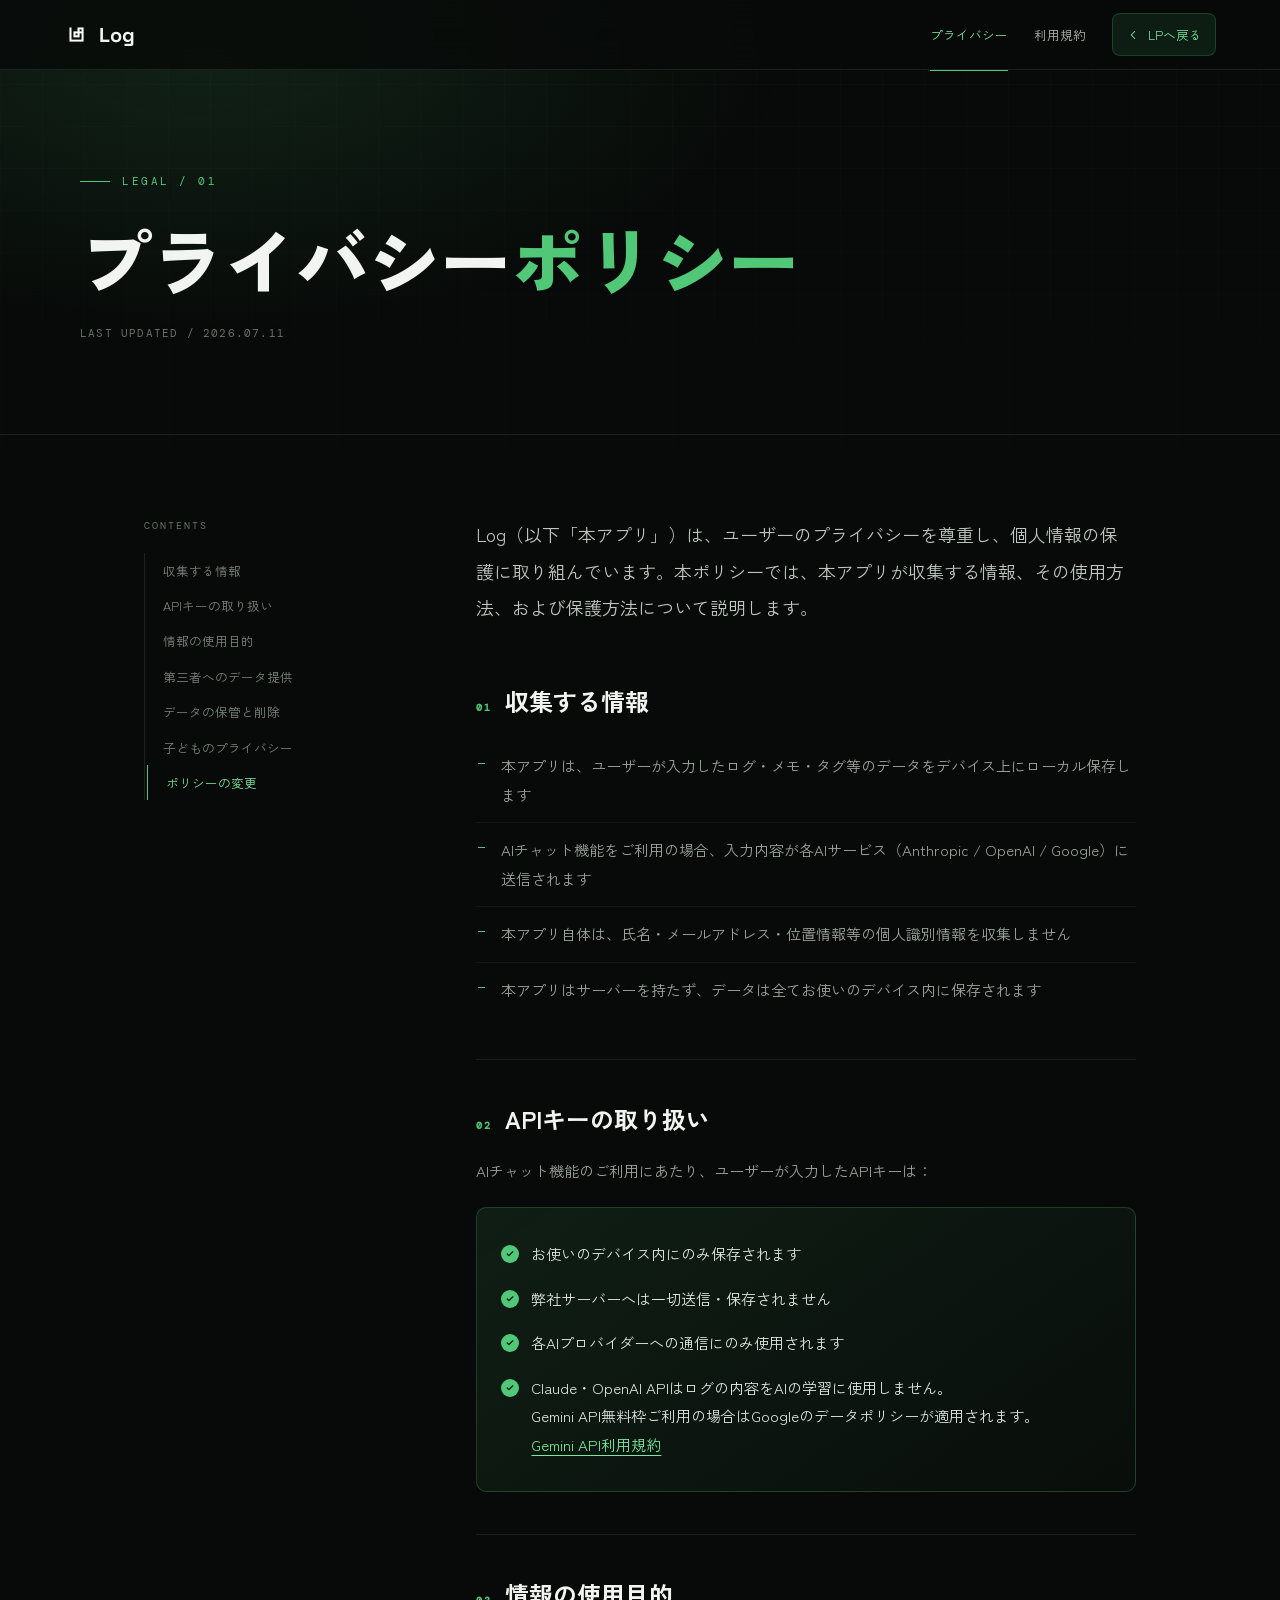
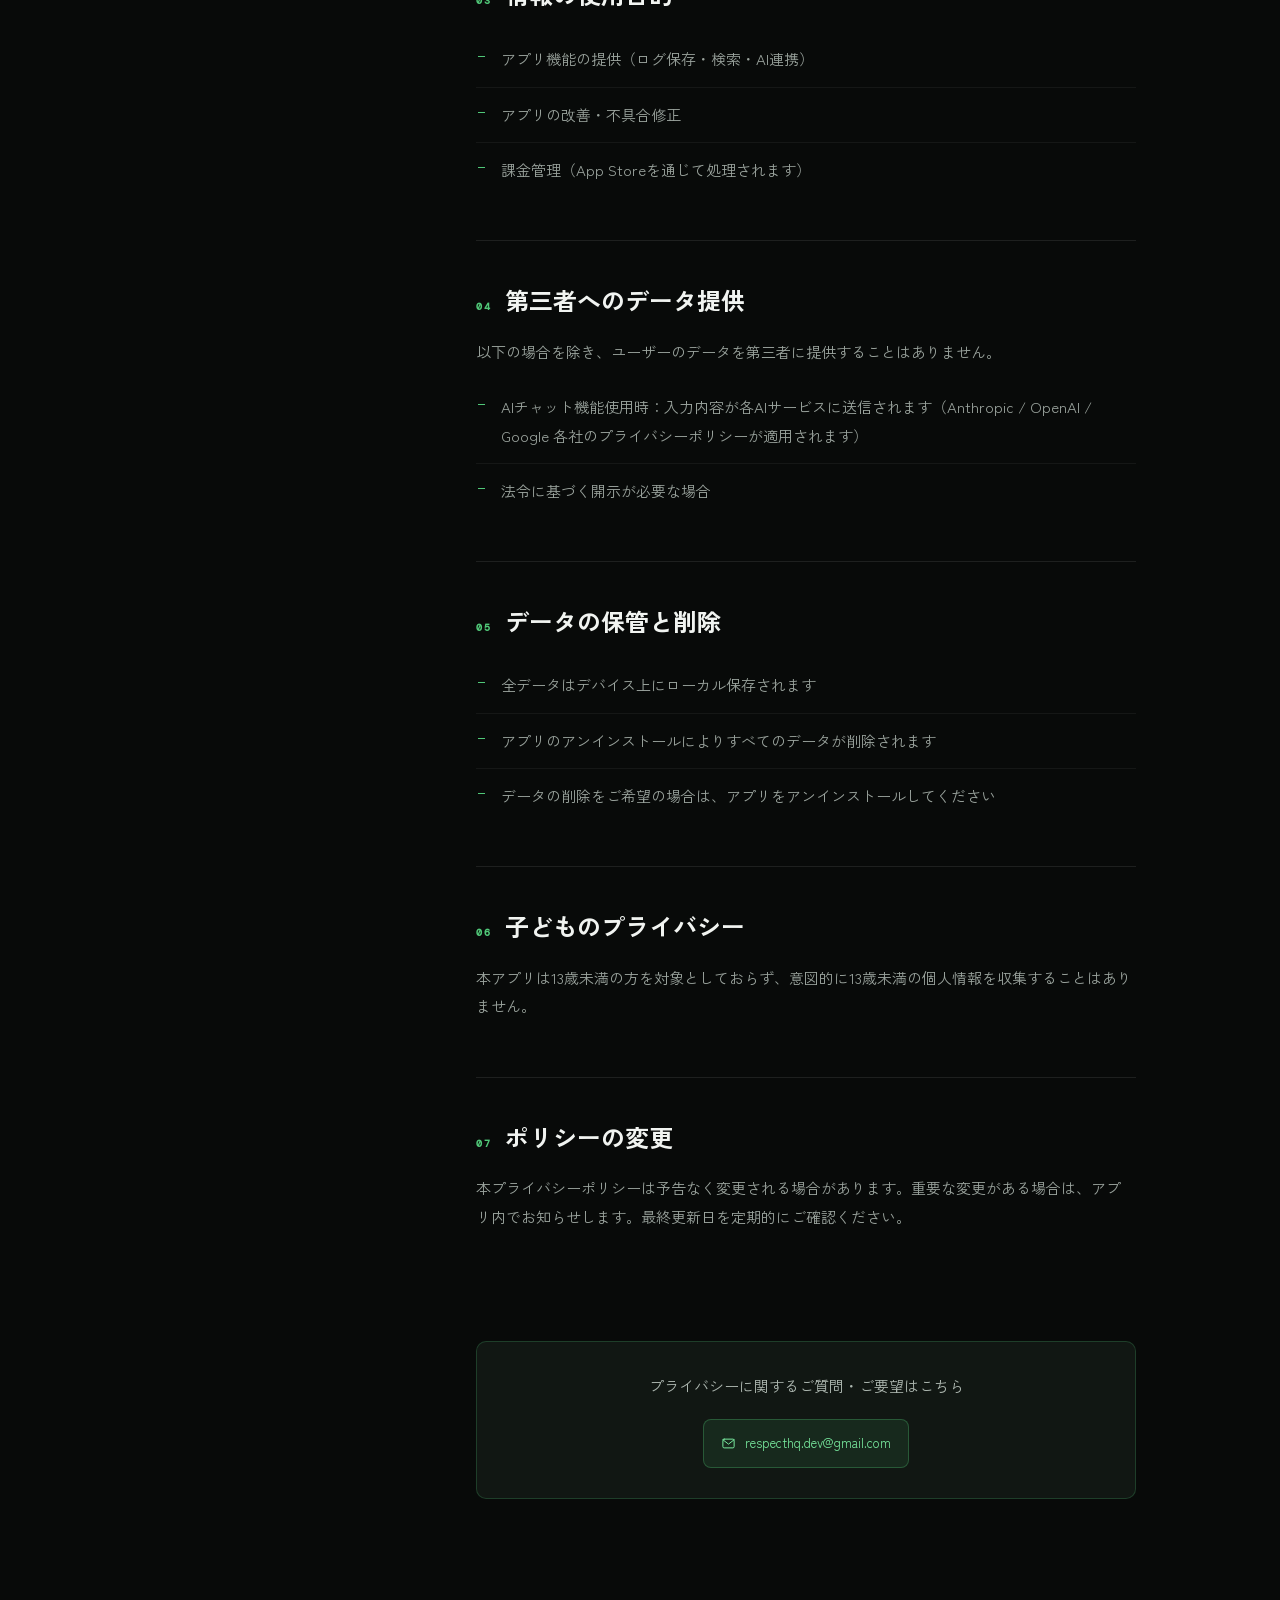
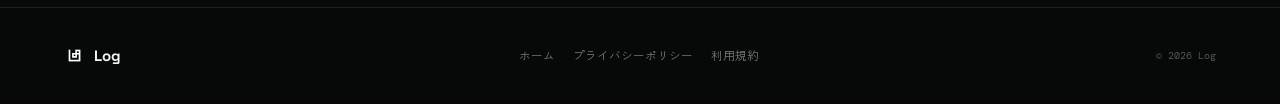
==== commit 044f93f3: "法務ページの日付二重表記を解消（LAST UPDATEDを2026.07.11に統一） Co-Authored-By: Claude Opus 4.8 <noreply@anthropic.com>" ====
--- a/privacy-policy.html
+++ b/privacy-policy.html
@@ -28,8 +28,7 @@
       <div class="legal-hero-inner legal-reveal">
         <div class="legal-kicker">LEGAL / 01</div>
         <h1>プライバシー<span>ポリシー</span></h1>
-        <p class="legal-updated" style="color:#8a8a92;font-size:13px;margin-top:10px">最終更新日：2026年7月11日</p>
-        <p class="legal-updated">LAST UPDATED / 2026.03.15</p>
+        <p class="legal-updated">LAST UPDATED / 2026.07.11</p>
       </div>
     </section>
 
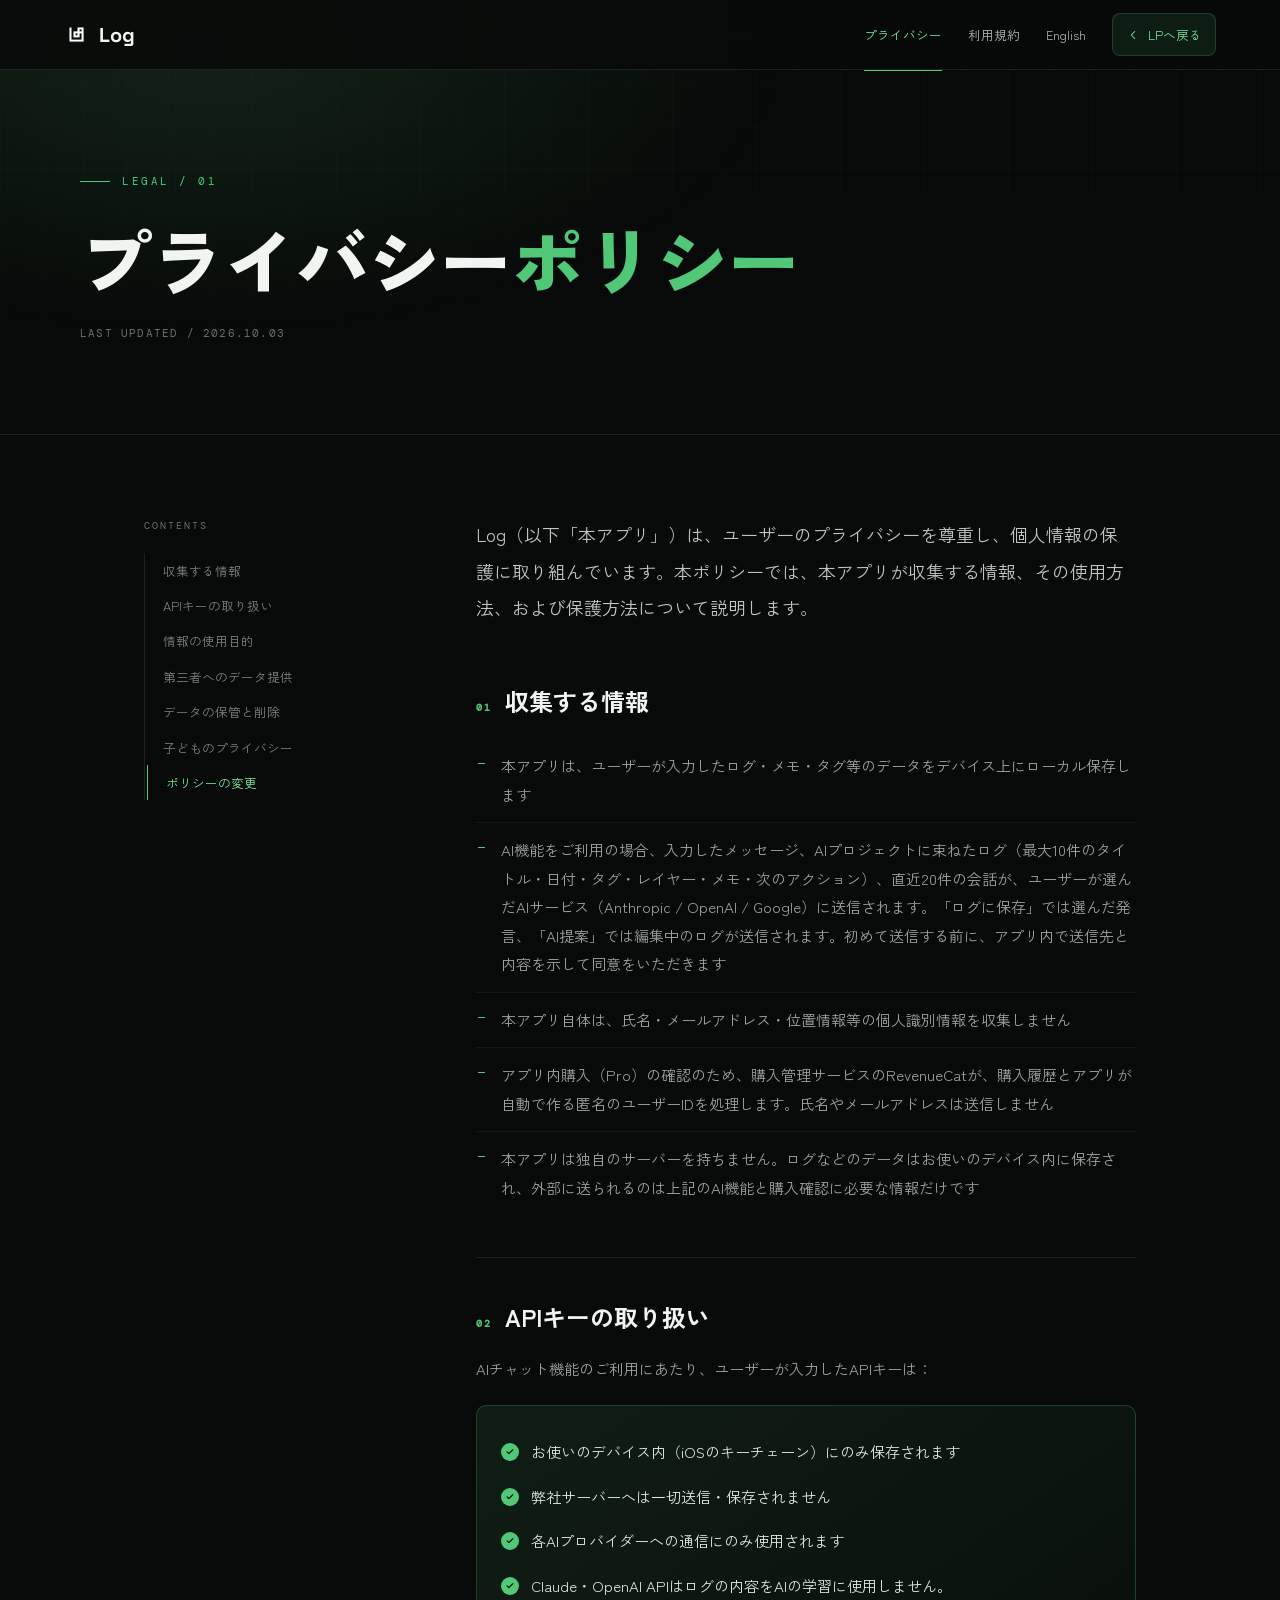
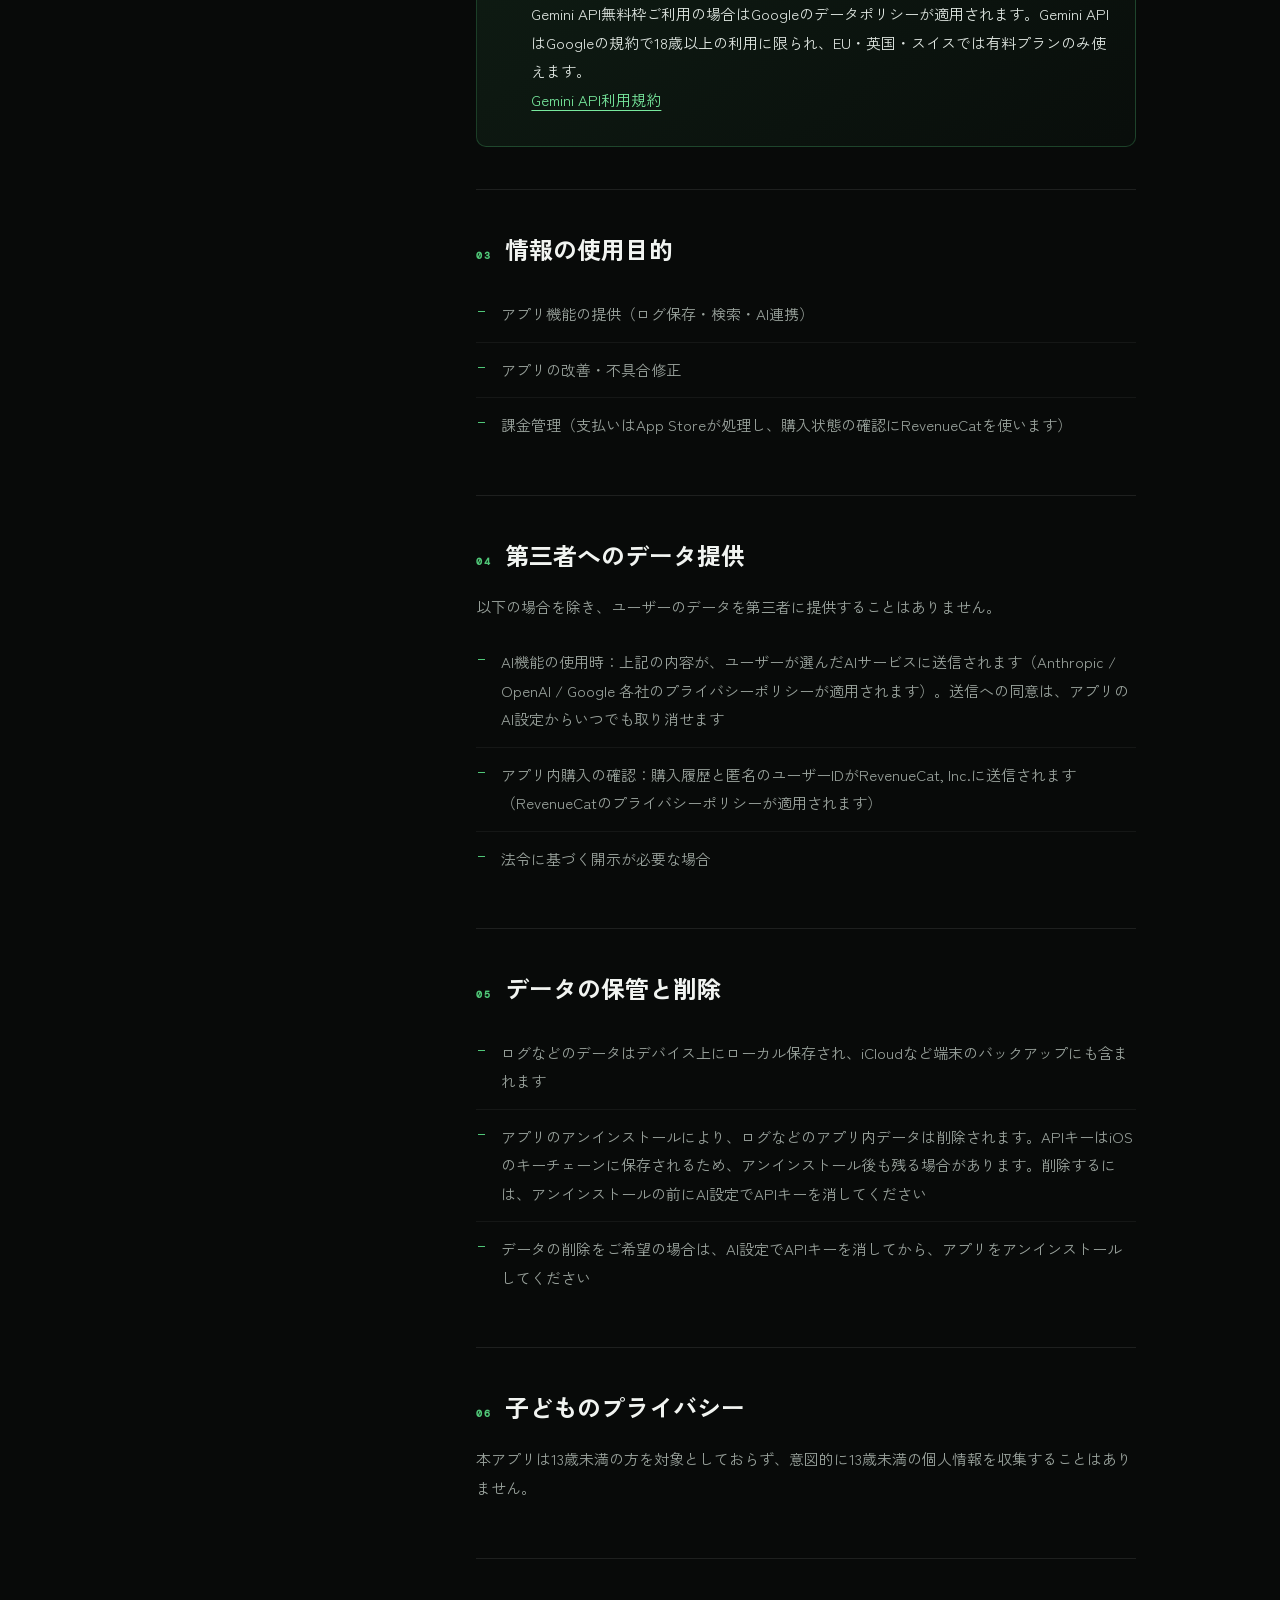
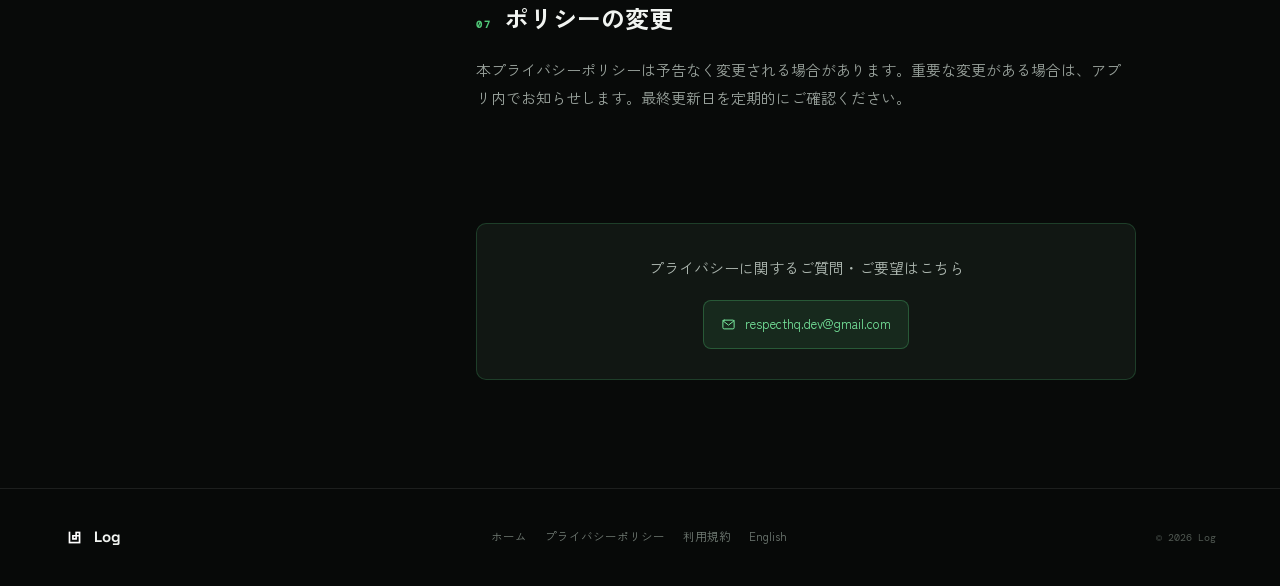
==== commit fb6d93c3: "規約の英語版を追加、AI送信・購入確認・免責範囲の記載を整理 - privacy-policy-en.html / terms-of-service-en.html を追加し、日英を相互リンク - ポ" ====
--- a/privacy-policy.html
+++ b/privacy-policy.html
@@ -19,6 +19,7 @@
     <nav class="legal-nav-links" aria-label="法務ページ">
       <a href="privacy-policy.html" aria-current="page">プライバシー</a>
       <a href="terms-of-service.html">利用規約</a>
+      <a href="privacy-policy-en.html" lang="en" hreflang="en">English</a>
       <a class="legal-home" href="index.html"><svg viewBox="0 0 24 24" aria-hidden="true"><path d="m15 18-6-6 6-6"></path></svg>LPへ戻る</a>
     </nav>
   </header>
@@ -28,7 +29,7 @@
       <div class="legal-hero-inner legal-reveal">
         <div class="legal-kicker">LEGAL / 01</div>
         <h1>プライバシー<span>ポリシー</span></h1>
-        <p class="legal-updated">LAST UPDATED / 2026.07.11</p>
+        <p class="legal-updated">LAST UPDATED / 2026.10.03</p>
       </div>
     </section>
 
@@ -53,9 +54,10 @@
           <h2><span>01</span>収集する情報</h2>
           <ul class="legal-list">
             <li>本アプリは、ユーザーが入力したログ・メモ・タグ等のデータをデバイス上にローカル保存します</li>
-            <li>AIチャット機能をご利用の場合、入力内容が各AIサービス（Anthropic / OpenAI / Google）に送信されます</li>
+            <li>AI機能をご利用の場合、入力したメッセージ、AIプロジェクトに束ねたログ（最大10件のタイトル・日付・タグ・レイヤー・メモ・次のアクション）、直近20件の会話が、ユーザーが選んだAIサービス（Anthropic / OpenAI / Google）に送信されます。「ログに保存」では選んだ発言、「AI提案」では編集中のログが送信されます。初めて送信する前に、アプリ内で送信先と内容を示して同意をいただきます</li>
             <li>本アプリ自体は、氏名・メールアドレス・位置情報等の個人識別情報を収集しません</li>
-            <li>本アプリはサーバーを持たず、データは全てお使いのデバイス内に保存されます</li>
+            <li>アプリ内購入（Pro）の確認のため、購入管理サービスのRevenueCatが、購入履歴とアプリが自動で作る匿名のユーザーIDを処理します。氏名やメールアドレスは送信しません</li>
+            <li>本アプリは独自のサーバーを持ちません。ログなどのデータはお使いのデバイス内に保存され、外部に送られるのは上記のAI機能と購入確認に必要な情報だけです</li>
           </ul>
         </section>
 
@@ -63,10 +65,10 @@
           <h2><span>02</span>APIキーの取り扱い</h2>
           <p>AIチャット機能のご利用にあたり、ユーザーが入力したAPIキーは：</p>
           <div class="legal-highlight">
-            <div class="legal-check"><svg viewBox="0 0 18 18" aria-hidden="true"><path d="m4 9 3 3 7-7"></path></svg><span>お使いのデバイス内にのみ保存されます</span></div>
+            <div class="legal-check"><svg viewBox="0 0 18 18" aria-hidden="true"><path d="m4 9 3 3 7-7"></path></svg><span>お使いのデバイス内（iOSのキーチェーン）にのみ保存されます</span></div>
             <div class="legal-check"><svg viewBox="0 0 18 18" aria-hidden="true"><path d="m4 9 3 3 7-7"></path></svg><span>弊社サーバーへは一切送信・保存されません</span></div>
             <div class="legal-check"><svg viewBox="0 0 18 18" aria-hidden="true"><path d="m4 9 3 3 7-7"></path></svg><span>各AIプロバイダーへの通信にのみ使用されます</span></div>
-            <div class="legal-check"><svg viewBox="0 0 18 18" aria-hidden="true"><path d="m4 9 3 3 7-7"></path></svg><span>Claude・OpenAI APIはログの内容をAIの学習に使用しません。<br>Gemini API無料枠ご利用の場合はGoogleのデータポリシーが適用されます。<br><a class="legal-inline-link" href="https://ai.google.dev/gemini-api/terms" target="_blank" rel="noopener noreferrer">Gemini API利用規約</a></span></div>
+            <div class="legal-check"><svg viewBox="0 0 18 18" aria-hidden="true"><path d="m4 9 3 3 7-7"></path></svg><span>Claude・OpenAI APIはログの内容をAIの学習に使用しません。<br>Gemini API無料枠ご利用の場合はGoogleのデータポリシーが適用されます。Gemini APIはGoogleの規約で18歳以上の利用に限られ、EU・英国・スイスでは有料プランのみ使えます。<br><a class="legal-inline-link" href="https://ai.google.dev/gemini-api/terms" target="_blank" rel="noopener noreferrer">Gemini API利用規約</a></span></div>
           </div>
         </section>
 
@@ -75,7 +77,7 @@
           <ul class="legal-list">
             <li>アプリ機能の提供（ログ保存・検索・AI連携）</li>
             <li>アプリの改善・不具合修正</li>
-            <li>課金管理（App Storeを通じて処理されます）</li>
+            <li>課金管理（支払いはApp Storeが処理し、購入状態の確認にRevenueCatを使います）</li>
           </ul>
         </section>
 
@@ -83,7 +85,8 @@
           <h2><span>04</span>第三者へのデータ提供</h2>
           <p>以下の場合を除き、ユーザーのデータを第三者に提供することはありません。</p>
           <ul class="legal-list">
-            <li>AIチャット機能使用時：入力内容が各AIサービスに送信されます（Anthropic / OpenAI / Google 各社のプライバシーポリシーが適用されます）</li>
+            <li>AI機能の使用時：上記の内容が、ユーザーが選んだAIサービスに送信されます（Anthropic / OpenAI / Google 各社のプライバシーポリシーが適用されます）。送信への同意は、アプリのAI設定からいつでも取り消せます</li>
+            <li>アプリ内購入の確認：購入履歴と匿名のユーザーIDがRevenueCat, Inc.に送信されます（RevenueCatのプライバシーポリシーが適用されます）</li>
             <li>法令に基づく開示が必要な場合</li>
           </ul>
         </section>
@@ -91,9 +94,9 @@
         <section id="storage" class="legal-section legal-reveal">
           <h2><span>05</span>データの保管と削除</h2>
           <ul class="legal-list">
-            <li>全データはデバイス上にローカル保存されます</li>
-            <li>アプリのアンインストールによりすべてのデータが削除されます</li>
-            <li>データの削除をご希望の場合は、アプリをアンインストールしてください</li>
+            <li>ログなどのデータはデバイス上にローカル保存され、iCloudなど端末のバックアップにも含まれます</li>
+            <li>アプリのアンインストールにより、ログなどのアプリ内データは削除されます。APIキーはiOSのキーチェーンに保存されるため、アンインストール後も残る場合があります。削除するには、アンインストールの前にAI設定でAPIキーを消してください</li>
+            <li>データの削除をご希望の場合は、AI設定でAPIキーを消してから、アプリをアンインストールしてください</li>
           </ul>
         </section>
 
@@ -117,7 +120,7 @@
 
   <footer class="legal-footer">
     <a class="legal-footer-brand" href="index.html"><img src="assets/logo.png" alt=""><span>Log</span></a>
-    <div class="legal-footer-links"><a href="index.html">ホーム</a><a href="privacy-policy.html">プライバシーポリシー</a><a href="terms-of-service.html">利用規約</a></div>
+    <div class="legal-footer-links"><a href="index.html">ホーム</a><a href="privacy-policy.html">プライバシーポリシー</a><a href="terms-of-service.html">利用規約</a><a href="privacy-policy-en.html" lang="en">English</a></div>
     <div class="legal-copy">© 2026 Log</div>
   </footer>
   <script src="legal.js"></script>
